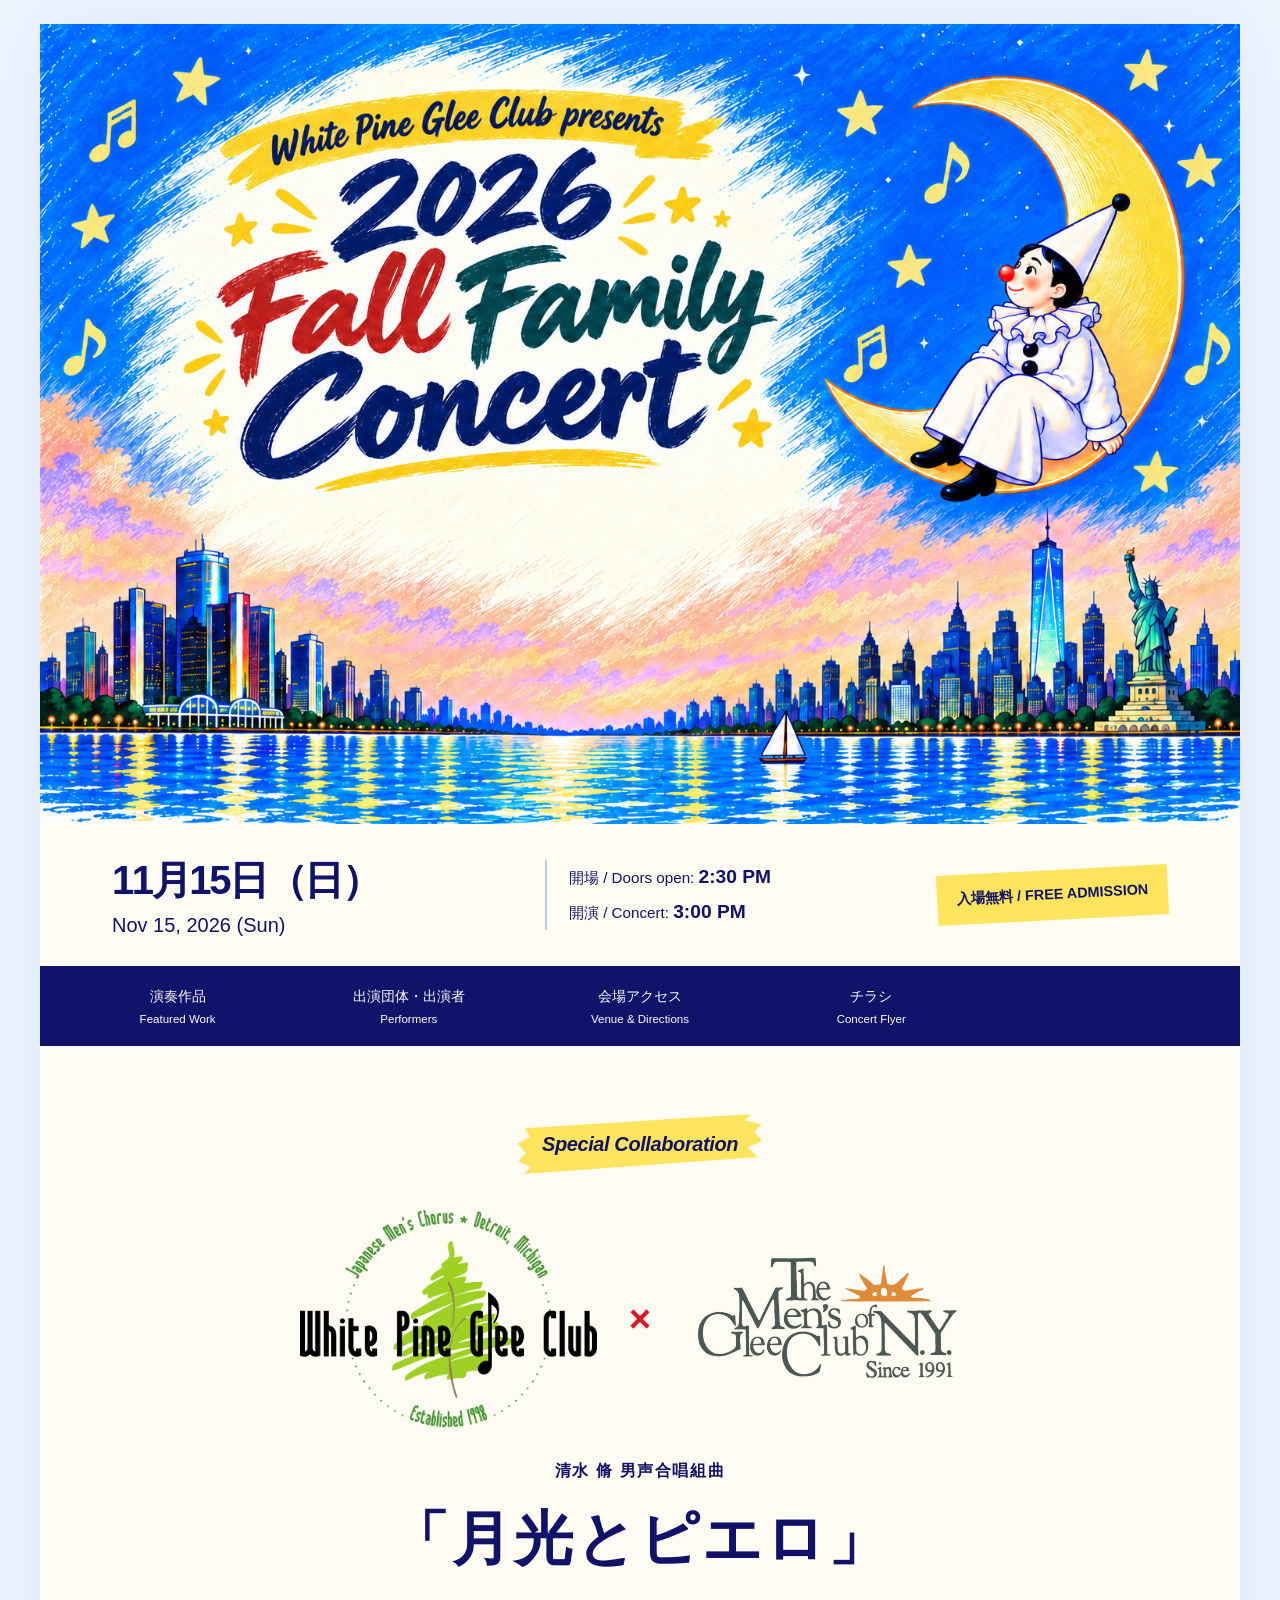
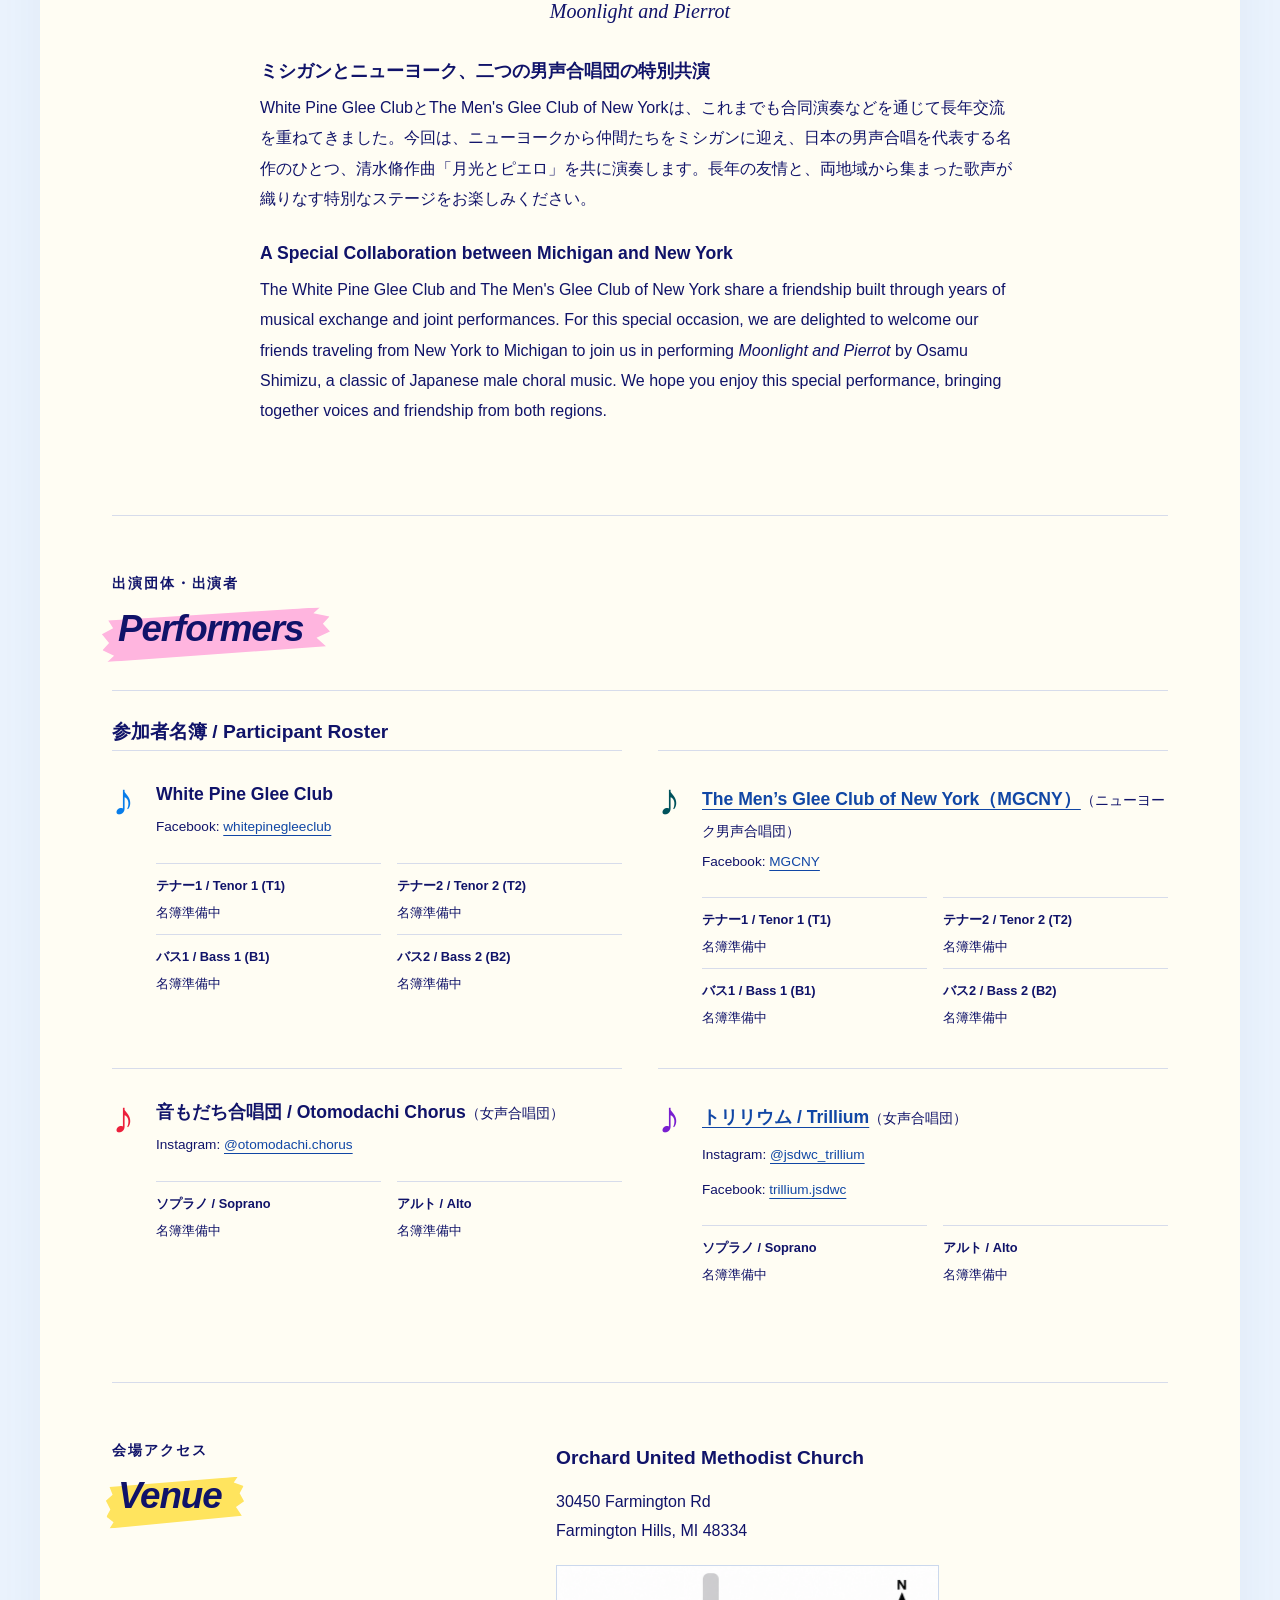
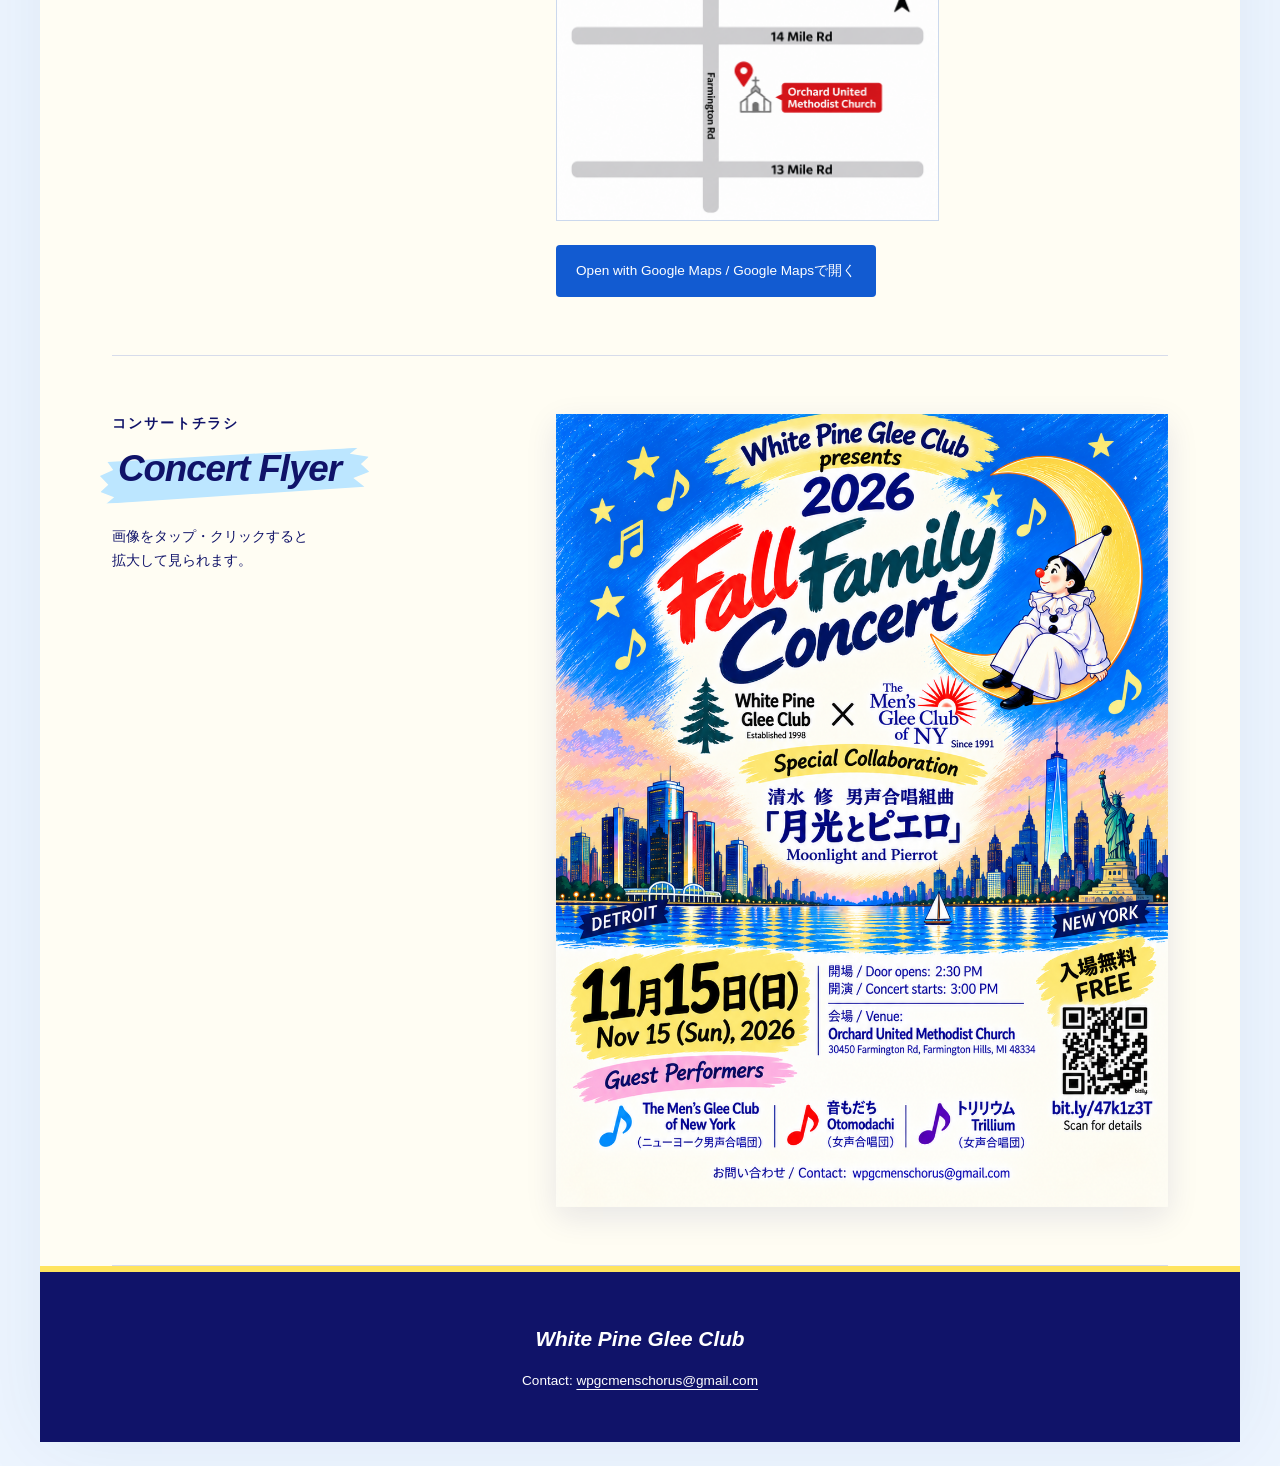
==== index.html @ 7fab178a "initial commit" ====
<!doctype html>
<html lang="ja">
<head>
  <meta charset="utf-8">
  <meta name="viewport" content="width=device-width, initial-scale=1">
  <title>2026 Fall Family Concert | White Pine Glee Club</title>
  <meta name="description" content="White Pine Glee Club 2026 Fall Family Concert — 11月15日（日）午後3時開演。Orchard United Methodist Churchにて。入場無料。">
  <link rel="stylesheet" href="styles.css">
</head>
<body data-view="flyer">
  <!-- Set data-view to "flyer" before the concert, "program" on concert day, or "all" to show every section. -->
  <main>
    <header>
      <h1 class="visually-hidden">White Pine Glee Club presents — 2026 Fall Family Concert / 秋のファミリーコンサート</h1>
      <picture class="hero">
        <source media="(max-width: 700px)" srcset="assets/hero-mobile.png" width="1024" height="1536">
        <img class="hero-art" src="assets/hero-desktop.png" width="1536" height="1024" alt="月に腰掛けたピエロと、デトロイト・ニューヨークの街並み。公演名は上記見出しのとおり。" fetchpriority="high">
      </picture>
      <div class="event-details" data-view-only="flyer">
      <p class="date"><time datetime="2026-11-15"><strong>11月15日（日）</strong><br><span class="date-english" lang="en">Nov 15, 2026 (Sun)</span></time></p>
      <p class="times">
        開場 / Doors open: <strong>2:30 PM</strong><br>
        開演 / Concert: <strong>3:00 PM</strong></p>
      <p class="admission"><strong>入場無料 / FREE ADMISSION</strong></p>
      </div>
    </header>
    <nav class="main-nav" aria-label="ページ内メニュー / Page navigation">
      <a href="#greetings" data-view-only="program"><span>ご挨拶</span><small lang="en">Greetings</small></a>
      <a href="#program" data-view-only="program"><span>プログラム</span><small lang="en">Program</small></a>
      <a href="#collaboration"><span>演奏作品</span><small lang="en">Featured Work</small></a>
      <a href="#guests"><span>出演団体・出演者</span><small lang="en">Performers</small></a>
      <a href="#venue" data-view-only="flyer"><span>会場アクセス</span><small lang="en">Venue &amp; Directions</small></a>
      <a href="#flyer" data-view-only="flyer"><span>チラシ</span><small lang="en">Concert Flyer</small></a>
      <a href="#survey" data-view-only="program"><span>アンケート</span><small lang="en">Survey</small></a>
    </nav>



    <section class="greetings-section" data-view-only="program" aria-labelledby="greetings">
      <h2 id="greetings"><small>ご挨拶</small><span lang="en">Greetings</span></h2>
      <p>主催のWhite Pine Glee Clubと、特別ゲストのThe Men’s Glee Club of New Yorkの代表よりご挨拶。<br>
        <span lang="en">Welcome messages from the representatives of our host, WPGC, and special guest, MGCNY.</span></p>
      <a class="map-link" href="greetings.html">ご挨拶を読む / Read the greetings →</a>
    </section>

    <section class="program-section" data-view-only="program" aria-labelledby="program">
      <h2 id="program"><small>プログラム・曲紹介</small><span lang="en">Program</span></h2>
      <p>リンクのある曲名を選ぶと、日本語・英語の曲紹介が読めます。<br><span lang="en">Select a linked title to read its program notes in Japanese or English.</span></p>
      <div class="program-stages">
        <article class="program-stage" aria-labelledby="stage-one">
          <div class="stage-info">
            <h3 id="stage-one"><span class="stage-label" lang="en">Stage I</span><span lang="en">White Pine Glee Club &amp;<br>The Men’s Glee Club of New York</span></h3>
            <p class="stage-leadership">
              <span>指揮 / <span lang="en">Conductor</span>: 後藤恵子 / <span lang="en">Keiko Goto</span></span>
            </p>
          </div>
          <ul class="stage-songs">
            <li><a href="songs/moonlight-and-pierrot.html"><span>月光とピエロ / <span lang="en">Moonlight and Pierrot</span></span><small>曲紹介 / Notes →</small></a></li>
          </ul>
        </article>
        <article class="program-stage" aria-labelledby="stage-two">
          <div class="stage-info">
            <h3 id="stage-two"><span class="stage-label" lang="en">Stage II</span><span>トリリウム / <span lang="en">Trillium</span></span></h3>
            <p class="stage-leadership">
              <span>指揮 / <span lang="en">Conductor</span>: TBD</span>
              <span>伴奏 / <span lang="en">Accompanist</span>: TBD</span>
            </p>
          </div>
          <p class="program-tbd">曲目未定 / TBD</p>
        </article>
        <p class="program-intermission"><span lang="en">Intermission</span><span>休憩</span></p>
        <article class="program-stage" aria-labelledby="stage-three">
          <div class="stage-info">
            <h3 id="stage-three"><span class="stage-label" lang="en">Stage III</span><span>音もだち合唱団 / <span lang="en">Otomodachi Chorus</span></span></h3>
            <p class="stage-leadership">
              <span>指揮 / <span lang="en">Conductor</span>: TBD</span>
              <span>伴奏 / <span lang="en">Accompanist</span>: TBD</span>
            </p>
          </div>
          <p class="program-tbd">曲目未定 / TBD</p>
        </article>
        <article class="program-stage" aria-labelledby="stage-four">
          <div class="stage-info">
            <h3 id="stage-four"><span class="stage-label" lang="en">Stage IV</span><span lang="en">White Pine Glee Club</span></h3>
            <p class="stage-leadership">
              <span>指揮 / <span lang="en">Conductor</span>: 後藤恵子 / <span lang="en">Keiko Goto</span></span>
              <span>伴奏 / <span lang="en">Accompanist</span>: 内野あゆみ / <span lang="en">Ayumi Uchino</span></span>
            </p>
          </div>
          <ul class="stage-songs">
            <li><a href="songs/white-pine-anthem.html"><span>White Pine Glee Club讃歌 / <span lang="en">White Pine Glee Club Anthem</span></span><small>曲紹介 / Notes →</small></a></li>
            <li><a href="songs/the-longest-time.html"><span lang="en">The Longest Time</span><small>曲紹介 / Notes →</small></a></li>
            <li><a href="songs/threads.html"><span>糸 / <span lang="en">Ito (Threads)</span></span><small>曲紹介 / Notes →</small></a></li>
            <li><a href="songs/shima-uta.html"><span>島唄 / <span lang="en">Island Song (Shima Uta)</span></span><small>曲紹介 / Notes →</small></a></li>
            <li><a href="songs/thoughts-on-flowers.html"><span>花に寄せて（3曲） / <span lang="en">Thoughts on Flowers (3 songs)</span></span><small>曲紹介 / Notes →</small></a></li>
          </ul>
        </article>
        <article class="program-stage" aria-labelledby="stage-five">
          <div class="stage-info">
            <h3 id="stage-five"><span class="stage-label" lang="en">Stage V</span><span lang="en">Joint Chorus (Mixed Voices)</span></h3>
            <p class="stage-leadership">
              <span>指揮 / <span lang="en">Conductor</span>: TBD</span>
              <span>伴奏 / <span lang="en">Accompanist</span>: TBD</span>
            </p>
          </div>
          <ul class="stage-songs">
            <li><a href="songs/moldau.html"><span>モルダウ / <span lang="en">The Moldau (Vltava)</span></span><small>曲紹介 / Notes →</small></a></li>
            <li><a href="songs/america-the-beautiful.html"><span lang="en">America the Beautiful</span><small>曲紹介 / Notes →</small></a></li>
          </ul>
        </article>
      </div>
    </section>

    <section class="collaboration" aria-labelledby="collaboration">
      <p class="eyebrow" lang="en">Special Collaboration</p>
      <div class="collaboration-logos">
        <a href="https://www.facebook.com/whitepinegleeclub/" aria-label="White Pine Glee ClubのFacebook">
          <img src="WPGC%20logo.jpeg" width="5779" height="4232" alt="White Pine Glee Club" loading="lazy">
        </a>
        <span class="collaboration-cross" aria-hidden="true">×</span>
        <a href="https://www.mgcny.net/" aria-label="The Men’s Glee Club of New Yorkの公式サイト">
          <img src="mgcny_logo.jpg" width="2325" height="1308" alt="The Men’s Glee Club of New York（MGCNY）" loading="lazy">
        </a>
      </div>
      <p class="composer">清水 脩 男声合唱組曲</p>
      <h2 id="collaboration">「月光とピエロ」</h2>
      <p class="work-english" lang="en"><em>Moonlight and Pierrot</em></p>
      <div class="collaboration-copy">
        <h3>ミシガンとニューヨーク、二つの男声合唱団の特別共演</h3>
        <p>White Pine Glee ClubとThe Men's Glee Club of New Yorkは、これまでも合同演奏などを通じて長年交流を重ねてきました。今回は、ニューヨークから仲間たちをミシガンに迎え、日本の男声合唱を代表する名作のひとつ、清水脩作曲「月光とピエロ」を共に演奏します。長年の友情と、両地域から集まった歌声が織りなす特別なステージをお楽しみください。</p>
        <h3 lang="en">A Special Collaboration between Michigan and New York</h3>
        <p lang="en">The White Pine Glee Club and The Men's Glee Club of New York share a friendship built through years of musical exchange and joint performances. For this special occasion, we are delighted to welcome our friends traveling from New York to Michigan to join us in performing <em>Moonlight and Pierrot</em> by Osamu Shimizu, a classic of Japanese male choral music. We hope you enjoy this special performance, bringing together voices and friendship from both regions.</p>
      </div>
    </section>

    <section class="performer-section" aria-labelledby="guests">
      <h2 id="guests"><small>出演団体・出演者</small><span lang="en">Performers</span></h2>
      <h3 class="roster-heading" id="roster-heading">参加者名簿 / <span lang="en">Participant Roster</span></h3>
      <ul class="performers">
        <li><strong lang="en">White Pine Glee Club</strong><br>
          Facebook: <a href="https://www.facebook.com/whitepinegleeclub/">whitepinegleeclub</a>
          <div class="roster-parts" aria-label="White Pine Glee Club participant roster">
            <div><h4>テナー1 / <span lang="en">Tenor 1 (T1)</span></h4><p>名簿準備中</p></div>
            <div><h4>テナー2 / <span lang="en">Tenor 2 (T2)</span></h4><p>名簿準備中</p></div>
            <div><h4>バス1 / <span lang="en">Bass 1 (B1)</span></h4><p>名簿準備中</p></div>
            <div><h4>バス2 / <span lang="en">Bass 2 (B2)</span></h4><p>名簿準備中</p></div>
          </div>
        </li>
        <li><a href="https://www.mgcny.net/"><strong lang="en">The Men’s Glee Club of New York（MGCNY）</strong></a>（ニューヨーク男声合唱団）
          <br>Facebook: <a href="https://www.facebook.com/MGCNY/">MGCNY</a>
          <div class="roster-parts" aria-label="The Men's Glee Club of New York participant roster">
            <div><h4>テナー1 / <span lang="en">Tenor 1 (T1)</span></h4><p>名簿準備中</p></div>
            <div><h4>テナー2 / <span lang="en">Tenor 2 (T2)</span></h4><p>名簿準備中</p></div>
            <div><h4>バス1 / <span lang="en">Bass 1 (B1)</span></h4><p>名簿準備中</p></div>
            <div><h4>バス2 / <span lang="en">Bass 2 (B2)</span></h4><p>名簿準備中</p></div>
          </div>
        </li>
        <li><strong>音もだち合唱団 / Otomodachi Chorus</strong>（女声合唱団）<br>
          Instagram: <a href="https://www.instagram.com/otomodachi.chorus/">@otomodachi.chorus</a>
          <div class="roster-parts" aria-label="Otomodachi Chorus participant roster">
            <div><h4>ソプラノ / <span lang="en">Soprano</span></h4><p>名簿準備中</p></div>
            <div><h4>アルト / <span lang="en">Alto</span></h4><p>名簿準備中</p></div>
          </div>
        </li>
        <li><a href="https://www.jsdwomensclub.org/%E5%90%8C%E5%A5%BD%E4%BC%9A%E3%82%B5%E3%83%BC%E3%82%AF%E3%83%AB/%E5%90%88%E5%94%B1%E5%9B%A3%E3%83%88%E3%83%AA%E3%83%AA%E3%82%A2%E3%83%A0"><strong>トリリウム / Trillium</strong></a>（女声合唱団）<br>
          Instagram: <a href="https://www.instagram.com/jsdwc_trillium/">@jsdwc_trillium</a><br>
          Facebook: <a href="https://www.facebook.com/trillium.jsdwc/">trillium.jsdwc</a>
          <div class="roster-parts" aria-label="Trillium participant roster">
            <div><h4>ソプラノ / <span lang="en">Soprano</span></h4><p>名簿準備中</p></div>
            <div><h4>アルト / <span lang="en">Alto</span></h4><p>名簿準備中</p></div>
          </div>
        </li>
      </ul>
    </section>

    <section class="venue-section" data-view-only="flyer" aria-labelledby="venue">
      <h2 id="venue"><small>会場アクセス</small><span lang="en">Venue</span></h2>
      <div>
      <address lang="en">
        <strong>Orchard United Methodist Church</strong><br>
        30450 Farmington Rd<br>
        Farmington Hills, MI 48334
      </address>
      <a class="venue-map-link" href="map.png" aria-label="会場周辺の地図を拡大して開く">
        <img class="venue-map" src="map.png" alt="Orchard United Methodist Church周辺の地図" loading="lazy">
      </a>
      <a class="map-link" href="https://maps.app.goo.gl/N76VR5KHZrGcDdJQ8">Open with Google Maps / Google Mapsで開く</a>
      </div>
    </section>

    <section class="flyer-section" data-view-only="flyer" aria-labelledby="flyer">
      <div>
      <h2 id="flyer"><small>コンサートチラシ</small><span lang="en">Concert Flyer</span></h2>
      <p>画像をタップ・クリックすると<br>拡大して見られます。</p>
      </div>
      <a href="flyer.png" aria-label="コンサートチラシを拡大して開く">
        <img class="flyer-image" src="flyer.png" alt="White Pine Glee Club 2026 Fall Family Concertのチラシ。11月15日（日）午後2時30分開場、午後3時開演。Orchard United Methodist Churchにて、入場無料。" loading="lazy">
      </a>
    </section>

    <section class="survey-section" data-view-only="program" aria-labelledby="survey">
      <h2 id="survey"><small>アンケート</small><span lang="en">Survey</span></h2>
      <p>コンサートについてのアンケートにご協力ください。<br>
        <span lang="en">Please share your feedback about the concert.</span></p>
      <a class="map-link" href="https://docs.google.com/forms/d/e/1FAIpQLSc-8scO6G6yzVbobx5CPA1bSNcZ-8iuTTMXRkK7ts1G3EZLQQ/viewform?usp=publish-editor" target="_blank" rel="noopener">アンケートに回答する / Take the survey</a>
    </section>

    <footer>
      <p class="footer-name" lang="en">White Pine Glee Club</p>
      <p>Contact: <a href="mailto:wpgcmenschorus@gmail.com">wpgcmenschorus@gmail.com</a></p>
    </footer>
  </main>
</body>
</html>
---- styles.css ----
:root {
  color-scheme: light;
  --ink: #101369;
  --blue: #006cf0;
  --paper: #fffdf3;
  --yellow: #ffe45e;
  --pink: #ffb5df;
}
* { box-sizing: border-box; }
html { scroll-behavior: smooth; scroll-padding-top: 24px; }
body {
  margin: 0;
  color: var(--ink);
  background: #edf5ff;
  font-family: "Segoe UI", "Yu Gothic", Meiryo, sans-serif;
  line-height: 1.8;
}
main { max-width: 1200px; margin: auto; background: var(--paper); box-shadow: 0 0 80px #133c7712; }
p { margin: 12px 0; }
a { color: #1147a5; text-underline-offset: 4px; overflow-wrap: anywhere; }
a:hover { text-decoration-thickness: 2px; }
a:focus-visible { outline: 3px solid #c32971; outline-offset: 5px; }
.hero { display: block; }
.hero-art { display: block; width: 100%; height: auto; }
.visually-hidden { position: absolute; width: 1px; height: 1px; padding: 0; margin: -1px; overflow: hidden; clip-path: inset(50%); white-space: nowrap; border: 0; }
.eyebrow { font-size: .8rem; font-weight: 800; letter-spacing: .12em; }
h1 { margin: 0; font-family: "Segoe Print", "Comic Sans MS", cursive; font-size: clamp(2.6rem, 6.2vw, 4.8rem); line-height: 1.12; letter-spacing: -.055em; font-weight: 900; font-style: italic; transform: rotate(-5deg); }
.event-details { display: flex; align-items: center; justify-content: space-between; flex-wrap: wrap; gap: 20px; padding: 26px 6%; border-bottom: 2px solid var(--ink); }
.date { margin: 0; font-size: .95rem; line-height: 1.5; }
.date strong { font-size: clamp(1.6rem, 3.2vw, 2.5rem); letter-spacing: -.06em; }
.date-english { font-size: 1.25rem; }
.times { margin: 0; padding-left: 22px; border-left: 2px solid #bdcae0; font-size: .95rem; }
.times strong { font-size: 1.2rem; }
.admission { margin: 0; background: var(--yellow); padding: 12px 20px; font-size: .9rem; transform: rotate(-3deg); }
nav { display: flex; justify-content: center; flex-wrap: wrap; gap: 0 32px; padding: 10px 24px; background: var(--ink); }
nav a { color: white; display: inline-flex; align-items: center; min-height: 44px; font-size: .9rem; text-decoration: none; }
nav a:hover { color: var(--yellow); }
nav a:focus-visible { outline-color: var(--yellow); }
.main-nav { display: grid; grid-template-columns: repeat(5, minmax(0, 1fr)); gap: 4px; }
body[data-view="all"] .main-nav { grid-template-columns: repeat(7, minmax(0, 1fr)); }
.main-nav a { min-width: 0; flex-direction: column; justify-content: center; padding: 8px 4px; line-height: 1.5; text-align: center; }
.main-nav small { font-size: .72rem; margin-top: 3px; }
body[data-view="flyer"] [data-view-only="program"],
body[data-view="program"] [data-view-only="flyer"] { display: none; }
.greetings-list { max-width: 760px; margin: 0 auto; }
.greeting { padding: 28px 0; }
.greeting + .greeting { border-top: 1px solid #d7dceb; }
.greeting-role { display: inline-block; margin: 0 0 12px; padding: 3px 12px; background: #fff0a3; font-size: .8rem; font-weight: 700; }
.greeting:nth-child(2) .greeting-role { background: #e0efff; }
.greeting h3 { margin: 0 0 8px; font-size: clamp(1.15rem, 3vw, 1.45rem); line-height: 1.6; scroll-margin-top: 100px; }
.greeting-label { margin: 0 0 24px; font-size: .85rem; color: #495775; }
.greeting-message { color: #222f44; font-size: 1.0625rem; line-height: 2; overflow-wrap: anywhere; }
.greeting-message p { margin: 0 0 18px; }
.greeting-message [lang="en"] { line-height: 1.85; }
section { margin: 0 6%; padding: 58px 0; border-bottom: 1px solid #d7dceb; }
h2 { margin: 0 0 26px; font-size: clamp(1.7rem, 3vw, 2.3rem); line-height: 1.4; letter-spacing: -.03em; }
h2 small { display: block; font-size: .85rem; letter-spacing: .14em; font-weight: 600; margin-bottom: 10px; }
h2 > span { display: inline-block; position: relative; isolation: isolate; padding: 0 16px 4px 6px; font-style: italic; }
h2 > span::before, .collaboration .eyebrow::before { content: ""; position: absolute; z-index: -1; inset: 15% -5% 0; background: var(--yellow); clip-path: polygon(3% 12%, 96% 0, 93% 12%, 100% 20%, 97% 35%, 100% 52%, 94% 64%, 98% 83%, 2% 100%, 5% 87%, 0 75%, 3% 60%, 0 41%, 5% 29%); transform: rotate(-2deg); }
.collaboration { text-align: center; position: relative; padding: 60px 0; }
.collaboration .eyebrow { display: inline-block; position: relative; isolation: isolate; padding: 8px 24px; font-size: 1.25rem; font-style: italic; letter-spacing: -.02em; }
.collaboration .eyebrow::before { inset: 0; }
.collaboration-logos { display: grid; grid-template-columns: minmax(0, 1fr) auto minmax(0, 1fr); align-items: center; gap: clamp(12px, 3vw, 32px); max-width: 680px; margin: 28px auto; }
.collaboration-logos a { display: block; min-width: 0; }
.collaboration-logos img { display: block; width: 100%; height: auto; mix-blend-mode: multiply; }
.collaboration-cross { color: #d9182b; font-size: clamp(1.5rem, 4vw, 2.4rem); font-weight: 700; }
.composer { margin-top: 30px; font-weight: 600; letter-spacing: .1em; }
.collaboration h2 { margin: 10px 0; font-family: "Yu Mincho", "Hiragino Mincho ProN", Georgia, serif; font-size: clamp(2rem, 5vw, 3.7rem); letter-spacing: .05em; }
.work-english { font-family: Georgia, serif; font-size: 1.25rem; }
.collaboration-copy { max-width: 760px; margin: 28px auto; text-align: left; }
.collaboration-copy h3 { margin: 24px 0 8px; font-size: 1.1rem; line-height: 1.6; }
.collaboration-copy h3:first-child { margin-top: 0; }
.collaboration-copy p { margin: 0; line-height: 1.9; }
.performer-section h2 > span::before { background: var(--pink); }
.performers { list-style: none; display: grid; grid-template-columns: repeat(2, minmax(0, 1fr)); gap: 0 36px; padding: 0; margin: 0; }
.performers li { position: relative; min-width: 0; padding: 28px 0 28px 44px; border-top: 1px solid #d7dceb; font-size: .85rem; }
.performers li::before { content: "♪"; position: absolute; top: 17px; left: 0; font-size: 2.8rem; line-height: 1.4; color: #087dea; }
.performers li:nth-child(2)::before { color: #00525c; }
.performers li:nth-child(3)::before { color: #ec203c; }
.performers li:nth-child(4)::before { color: #791fd0; }
.performers strong { font-size: 1.1rem; }
.performers a { display: inline-block; padding: 5px 0; }
.roster-heading { margin: 32px 0 0; padding-top: 24px; border-top: 1px solid #d7dceb; font-size: 1.2rem; }
.roster-parts { display: grid; grid-template-columns: repeat(2, minmax(0, 1fr)); gap: 0 16px; margin-top: 18px; }
.roster-parts > div { padding: 10px 0; border-top: 1px solid #d7dceb; }
.roster-parts h4 { margin: 0 0 4px; font-size: .8rem; }
.roster-parts p { margin: 0; font-size: .8rem; }
.venue-section, .flyer-section { display: grid; grid-template-columns: 1fr 1.5fr; gap: 36px; align-items: start; }
address { font-style: normal; }
address strong { display: inline-block; margin-bottom: 12px; font-size: 1.2rem; }
.venue-map-link { display: block; margin-top: 20px; }
.venue-map { display: block; width: 62.5%; height: auto; border: 1px solid #cbd8ed; }
.map-link { display: inline-block; margin-top: 24px; padding: 14px 20px; color: white; background: #125bd1; text-decoration: none; font-size: .85rem; border-radius: 4px; }
.map-link:hover { background: var(--ink); }
.flyer-section h2 > span::before { background: #bce6ff; }
.flyer-section p { font-size: .85rem; }
.flyer-image { display: block; width: 100%; height: auto; box-shadow: 0 10px 30px #1013691a; }
footer { padding: 36px 24px; text-align: center; background: var(--ink); color: white; border-top: 6px solid var(--yellow); font-size: .85rem; }
footer a { color: white; }
.footer-name { font-size: 1.3rem; font-weight: 800; font-style: italic; }
@media (min-width: 1200px) { body { padding: 24px 0; } }
@media (max-width: 700px) {
  h1 { font-size: clamp(2rem, 8vw, 3.2rem); letter-spacing: -.04em; }
  .main-nav, body[data-view="program"] .main-nav { grid-template-columns: repeat(3, minmax(0, 1fr)); gap: 4px; }
  body[data-view="all"] .main-nav { grid-template-columns: repeat(4, minmax(0, 1fr)); }
  .event-details { padding: 22px 6%; justify-content: center; text-align: center; gap: 18px 24px; border-top: 1px solid #d7dceb; }
  .date { width: 100%; }
  .times { border: 0; padding: 0; font-size: .8rem; }
  .times strong { font-size: 1rem; }
  .admission { font-size: .75rem; padding: 10px 14px; }
  nav { gap: 0 18px; padding: 10px 16px; }
  nav a { font-size: .8rem; }
  section { padding: 38px 0; }
  .collaboration { padding: 40px 0; }
  .collaboration .eyebrow { font-size: 1.05rem; }
  .performers, .venue-section, .flyer-section { grid-template-columns: 1fr; gap: 0; }
  .roster-parts { grid-template-columns: repeat(2, minmax(0, 1fr)); gap: 0 12px; }
  .venue-map { width: 100%; }
  .performers li { padding-top: 22px; padding-bottom: 22px; }
  .flyer-section > a { margin-top: 20px; }
}
.program-section > p { font-size: .95rem; }
.program-status { border-left: 4px solid #e3b52c; padding: 8px 16px; background: #fff5c7; }
.program-stages { margin-top: 30px; }
.program-stage { padding: 26px 0; border-top: 1px solid #cbd8ed; display: grid; grid-template-columns: minmax(0, 1fr) minmax(0, 1.4fr); gap: 24px; }
.program-stage h3 { margin: 0; font-size: 1.15rem; line-height: 1.6; }
.stage-leadership { display: grid; gap: 3px; margin: 10px 0 0; color: #495775; font-size: .85rem; line-height: 1.6; }
.stage-label { display: block; color: #245dab; font-size: .8rem; letter-spacing: .12em; margin-bottom: 8px; }
.stage-songs { list-style: none; margin: 0; padding: 0; }
.stage-songs li + li { border-top: 1px solid #e5e8ee; }
.stage-songs li > span, .stage-songs a { display: block; padding: 12px 0; }
.stage-songs a { display: flex; justify-content: space-between; align-items: baseline; flex-wrap: wrap; gap: 4px 16px; min-height: 48px; font-weight: 600; }
.stage-songs small { font-size: .75rem; font-weight: 400; white-space: nowrap; }
.program-tbd { margin: 12px 0; color: #495775; }
.program-intermission { display: flex; justify-content: center; align-items: center; gap: 16px; background: #e8f3ff; color: #385575; padding: 14px; margin: 0 0 24px; font-size: .9rem; }
@media (max-width: 700px) { .program-stage { grid-template-columns: 1fr; gap: 10px; } }
.program-section > p > span { color: #495775; font-size: .85rem; }
.program-list { list-style: none; padding: 0; margin: 28px 0 0; display: grid; grid-template-columns: repeat(2, minmax(0, 1fr)); gap: 14px; }
.program-list a { display: flex; gap: 16px; align-items: center; justify-content: space-between; height: 100%; padding: 22px; background: white; border: 1px solid #cbd8ed; border-left: 5px solid #2077d9; border-radius: 6px; text-decoration: none; }
.program-list a:hover { background: #fff6cc; border-color: #b48d19; }
.program-list strong { display: block; font-size: 1.15rem; color: var(--ink); }
.program-list small { display: block; margin-top: 4px; font-size: .85rem; color: #495775; }
.program-list li:nth-child(2) a { border-left-color: #ce3983; }
.program-list li:nth-child(3) a { border-left-color: #208077; }
.program-list li:nth-child(4) a { border-left-color: #8c50c5; }
.program-list li:nth-child(5) a { border-left-color: #b98915; }
.back-to-program { display: inline-block; min-height: 44px; padding: 10px 0; font-size: .9rem; }
.song-page main { max-width: 960px; }
.song-header { padding: 36px 7% 32px; background: #e8f3ff; border-top: 8px solid var(--blue); }
.song-brand { font-size: 1rem; font-weight: 800; text-decoration: none; display: inline-block; padding: 6px 0; }
.song-header .eyebrow { font-size: .7rem; letter-spacing: .08em; margin: 14px 0; }
.song-header h1 { transform: none; font-style: normal; font-family: "Yu Mincho", "Hiragino Mincho ProN", serif; font-size: clamp(1.8rem, 5vw, 2.7rem); letter-spacing: .02em; line-height: 1.5; overflow-wrap: anywhere; }
.song-english-title { margin: 10px 0 0; color: #495775; font-size: 1rem; }
.reading-nav { position: sticky; top: 0; z-index: 5; justify-content: space-between; gap: 0 16px; padding: 6px 7%; }
.reading-nav a { font-size: .8rem; }
.song-content { max-width: 740px; margin: auto; padding: 0 28px; color: #222f44; }
.song-content .reading-section { margin: 0; padding: 38px 0; scroll-margin-top: 90px; }
.reading-section h2 { font-family: inherit; font-size: 1rem; margin-bottom: 24px; display: inline-block; background: #fff0a3; color: var(--ink); padding: 4px 14px; border-radius: 3px; }
.reading-section h3 { font-size: 1.05rem; line-height: 1.7; margin: 30px 0 14px; color: var(--ink); }
.reading-section p, .source-list { font-size: 1.0625rem; line-height: 2.05; overflow-wrap: anywhere; }
.reading-section p { margin: 0 0 22px; }
.reading-section[lang="en"] p, .reading-section[lang="en"] li { line-height: 1.85; }
.reading-section .source-title { font-weight: 700; color: var(--ink); }
.source-list { padding-left: 1.7em; }
.source-list li { padding-left: 5px; margin: 12px 0; }
.related-songs { padding: 32px 7%; background: #edf5ff; }
.related-songs h2 { font-size: 1.2rem; margin-bottom: 16px; }
.related-songs h2 small { margin-top: 8px; letter-spacing: .02em; }
.related-songs ul { list-style: none; padding: 0; display: flex; gap: 8px 20px; flex-wrap: wrap; }
.related-songs li a { display: inline-block; padding: 10px 0; font-size: .9rem; }
.skip-link { position: absolute; left: 12px; top: -100px; z-index: 10; background: white; padding: 12px; }
.skip-link:focus { top: 12px; }
@media (max-width: 700px) {
  .program-list { grid-template-columns: 1fr; }
  .program-list a { padding: 18px; }
  .song-header { padding: 26px 22px; }
  .reading-nav { padding: 6px 18px; gap: 0 12px; }
  .song-content { padding: 0 22px; }
  .song-content .reading-section { padding: 30px 0; }
}
@media print {
  .song-page { background: white; padding: 0; }
  .song-page main { max-width: none; box-shadow: none; }
  .reading-nav, .related-songs, .song-page footer, .skip-link { display: none; }
  .song-header { background: white; border: 0; }
  .song-content { max-width: none; }
  .reading-section p { font-size: 11pt; }
}
@media (prefers-reduced-motion: reduce) { html { scroll-behavior: auto; } }
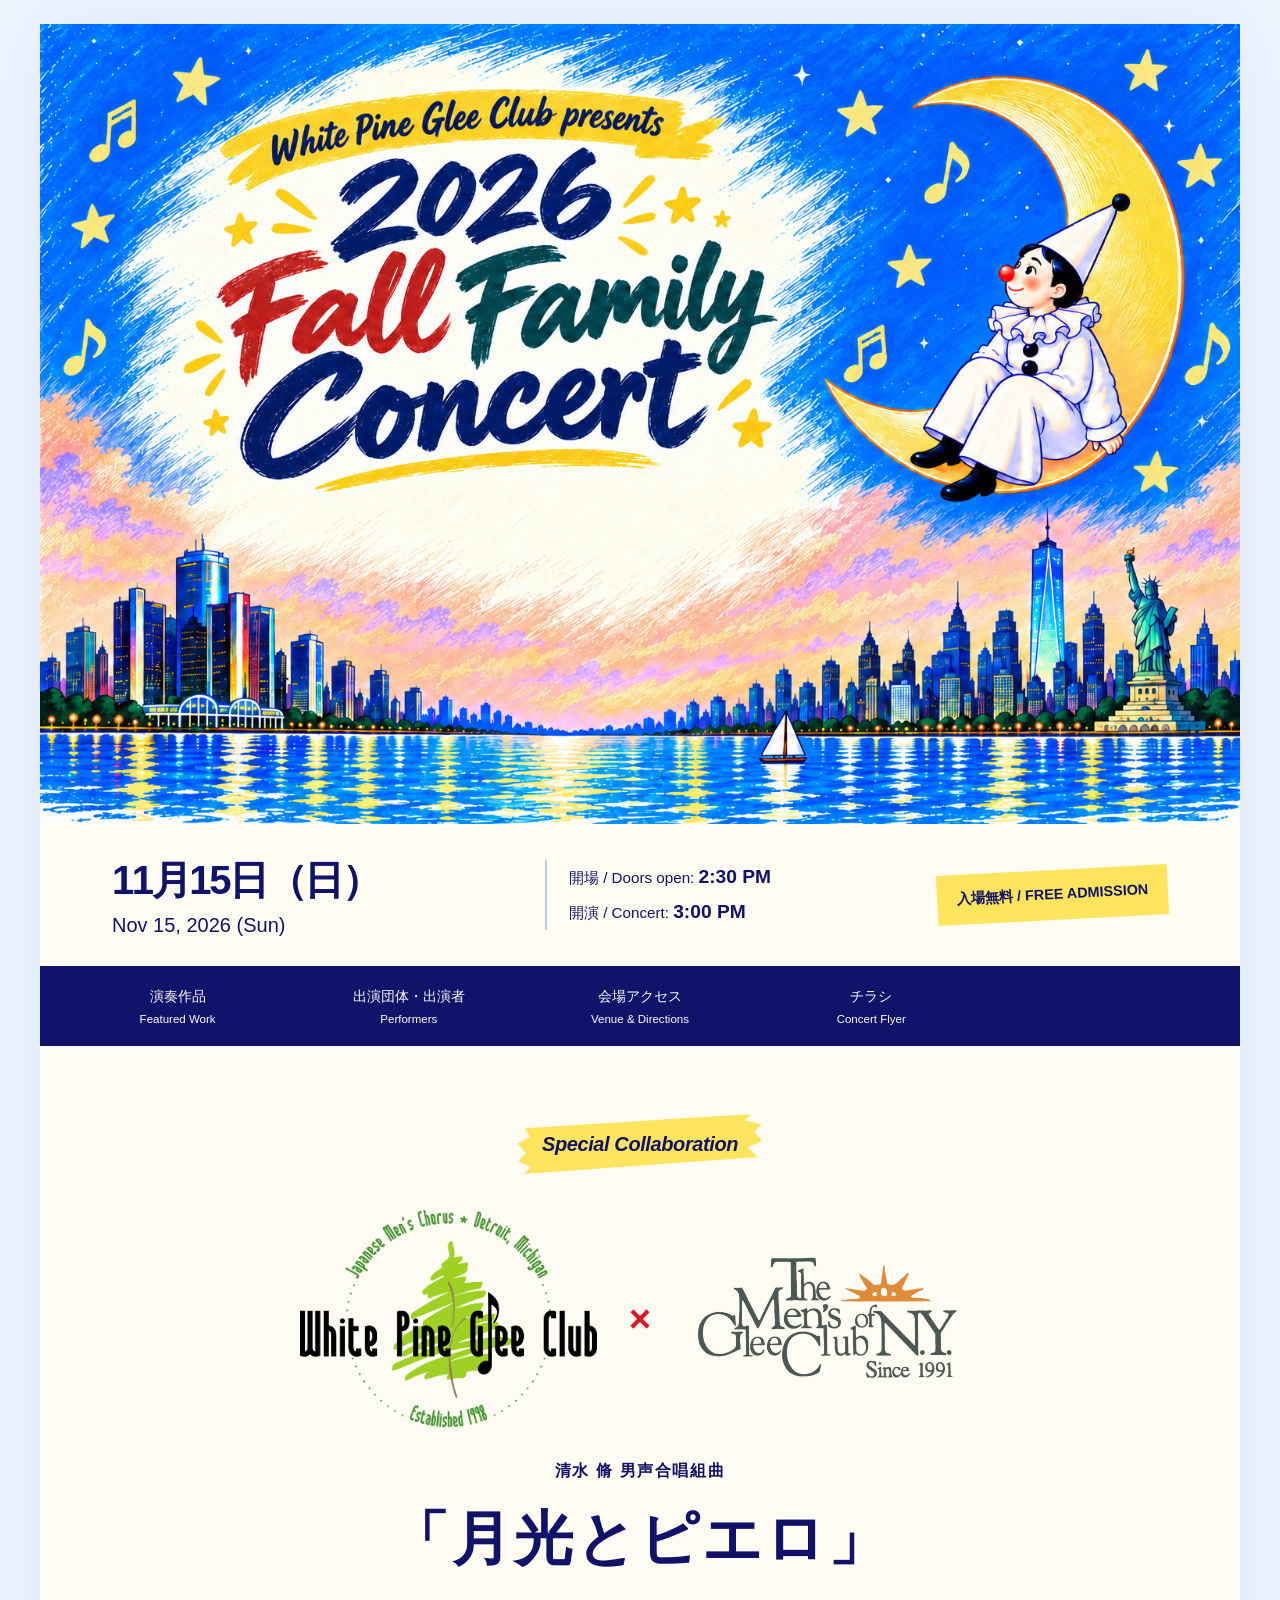
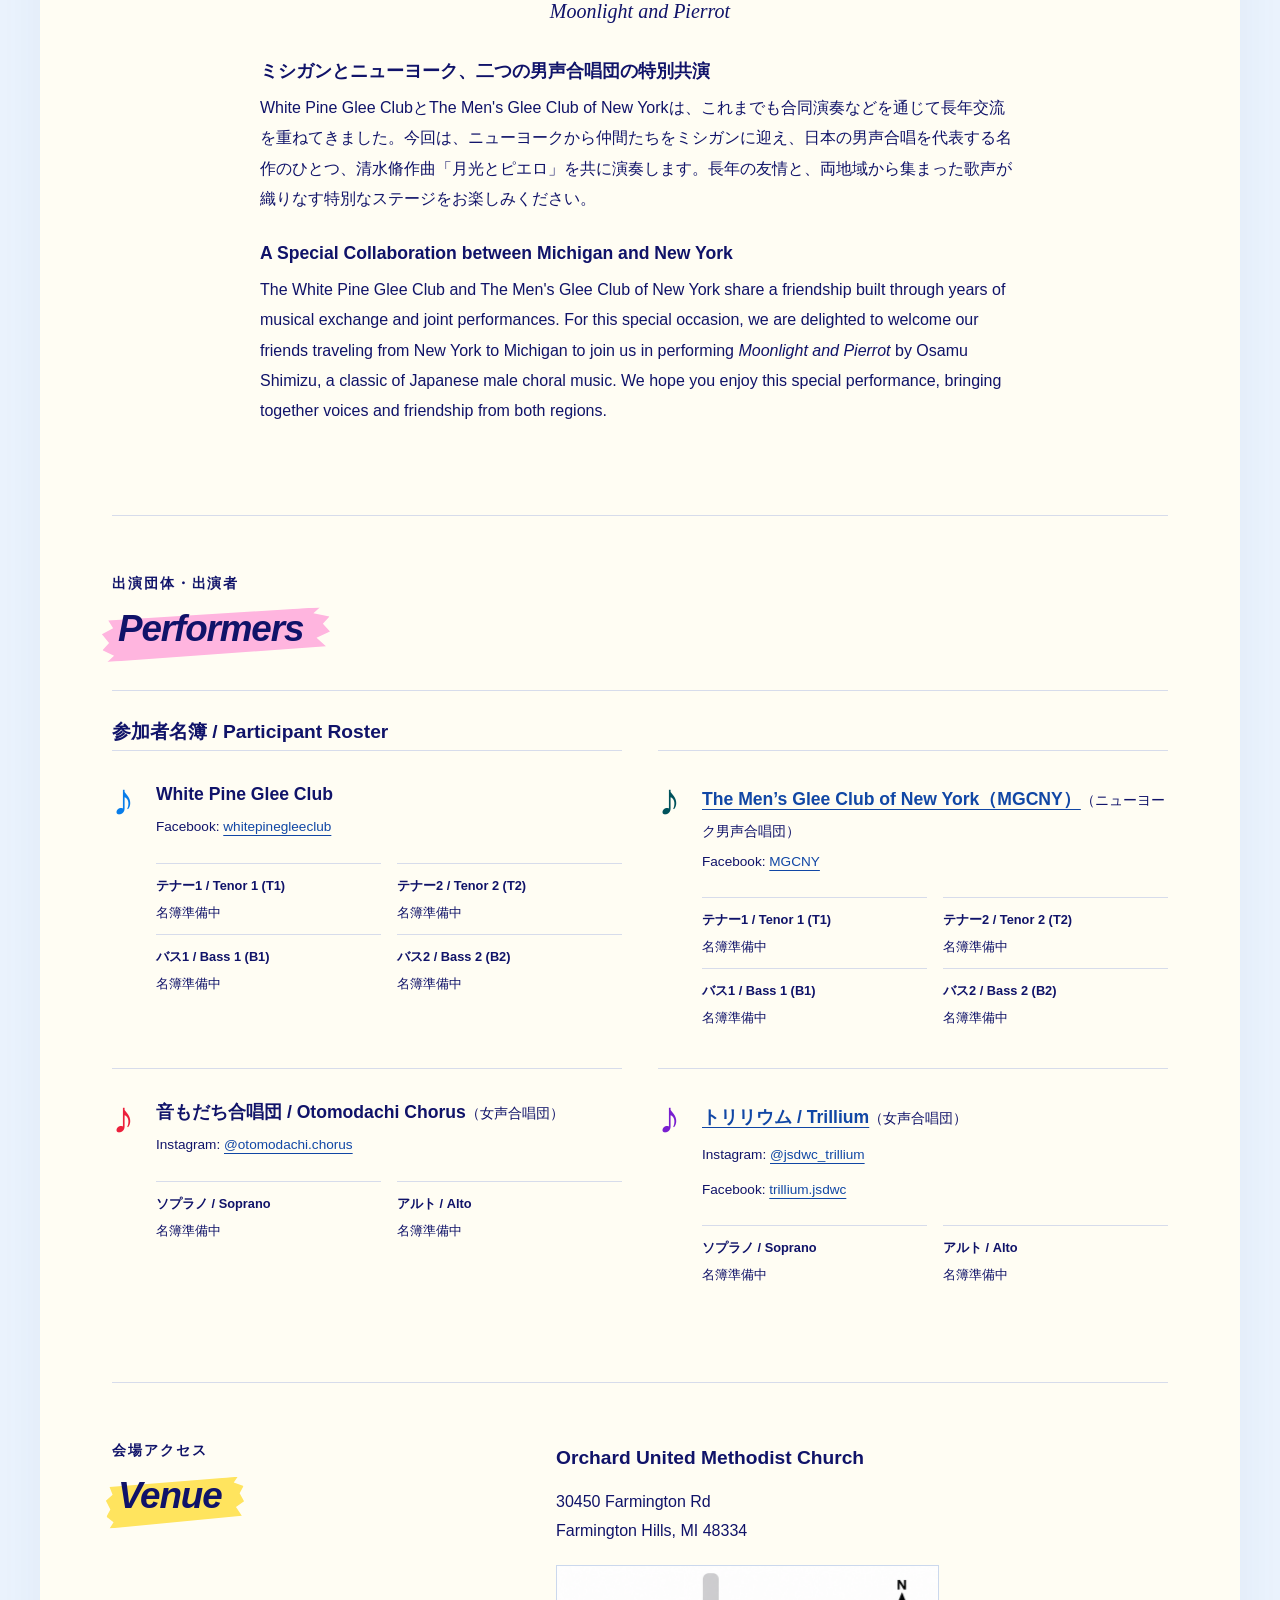
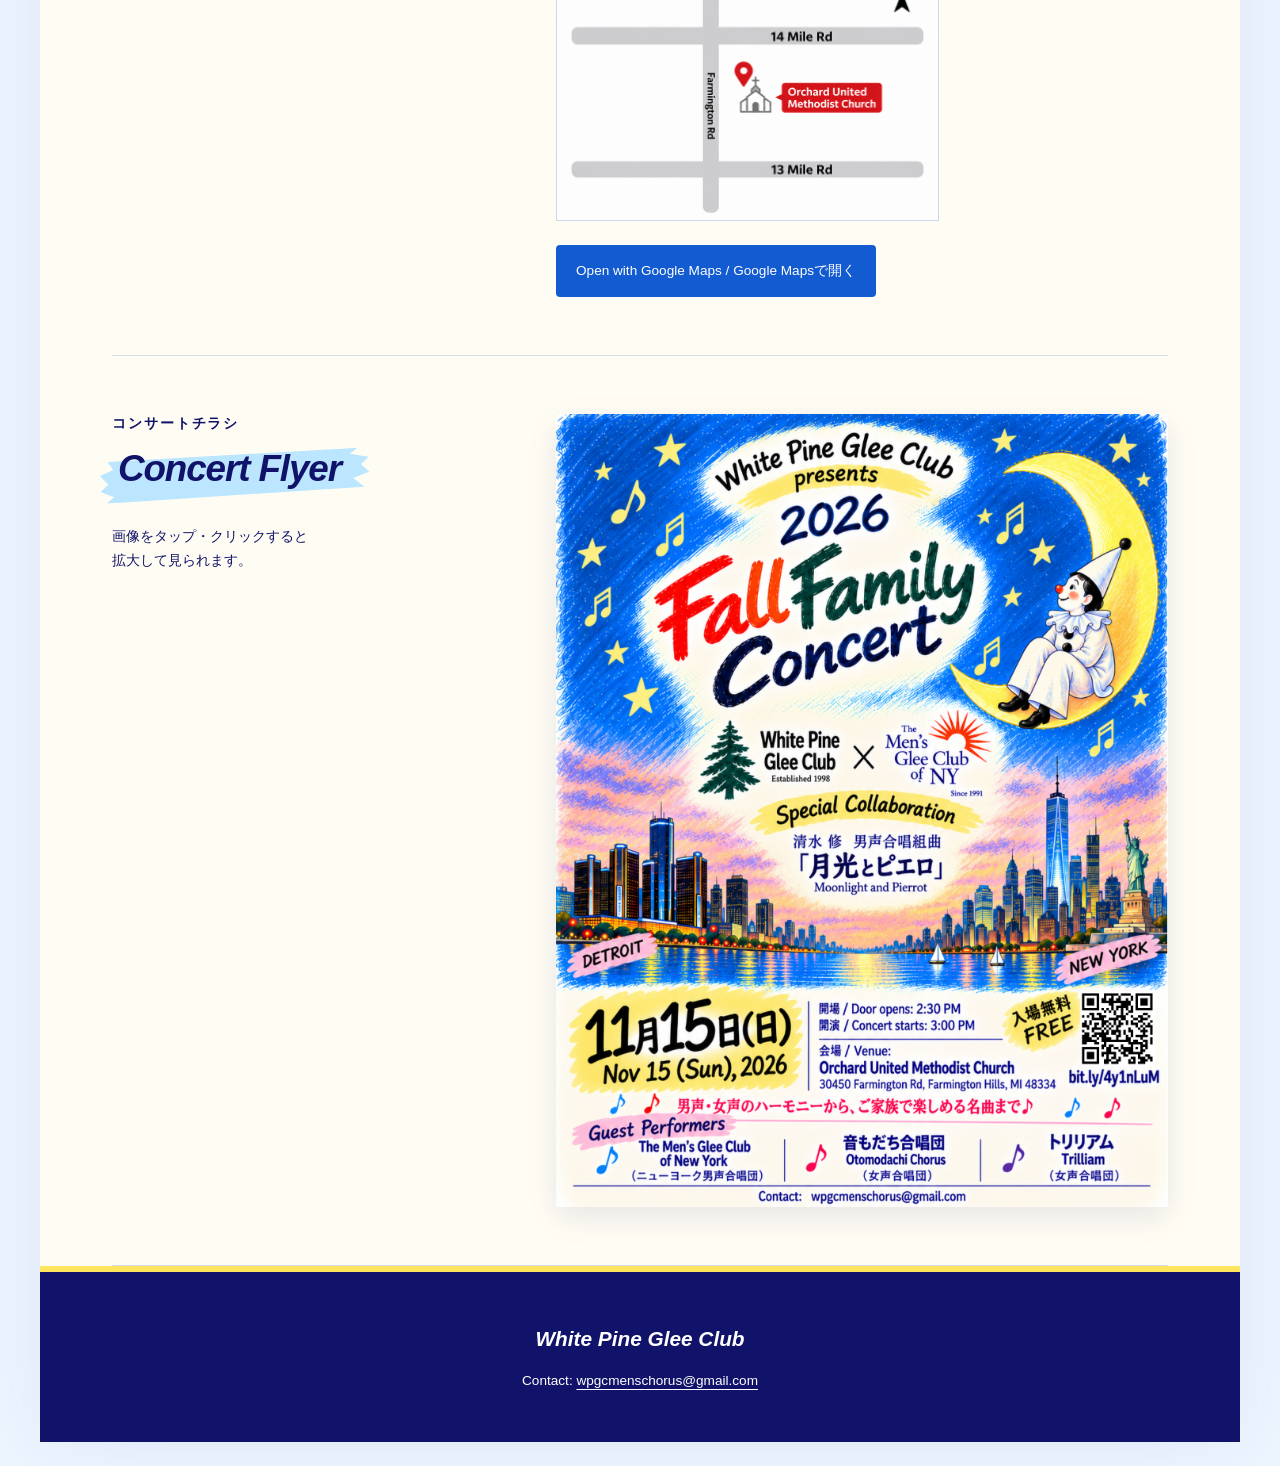
==== commit 7bdf4638: "add Google Analytics tracking script to index.html" ====
--- a/index.html
+++ b/index.html
@@ -3,6 +3,14 @@
 <head>
   <meta charset="utf-8">
   <meta name="viewport" content="width=device-width, initial-scale=1">
+  <!-- Google tag (gtag.js) -->
+  <script async src="https://www.googletagmanager.com/gtag/js?id=G-V606X5B448"></script>
+  <script>
+    window.dataLayer = window.dataLayer || [];
+    function gtag(){dataLayer.push(arguments);}
+    gtag('js', new Date());
+    gtag('config', 'G-V606X5B448');
+  </script>
   <title>2026 Fall Family Concert | White Pine Glee Club</title>
   <meta name="description" content="White Pine Glee Club 2026 Fall Family Concert — 11月15日（日）午後3時開演。Orchard United Methodist Churchにて。入場無料。">
   <link rel="stylesheet" href="styles.css">
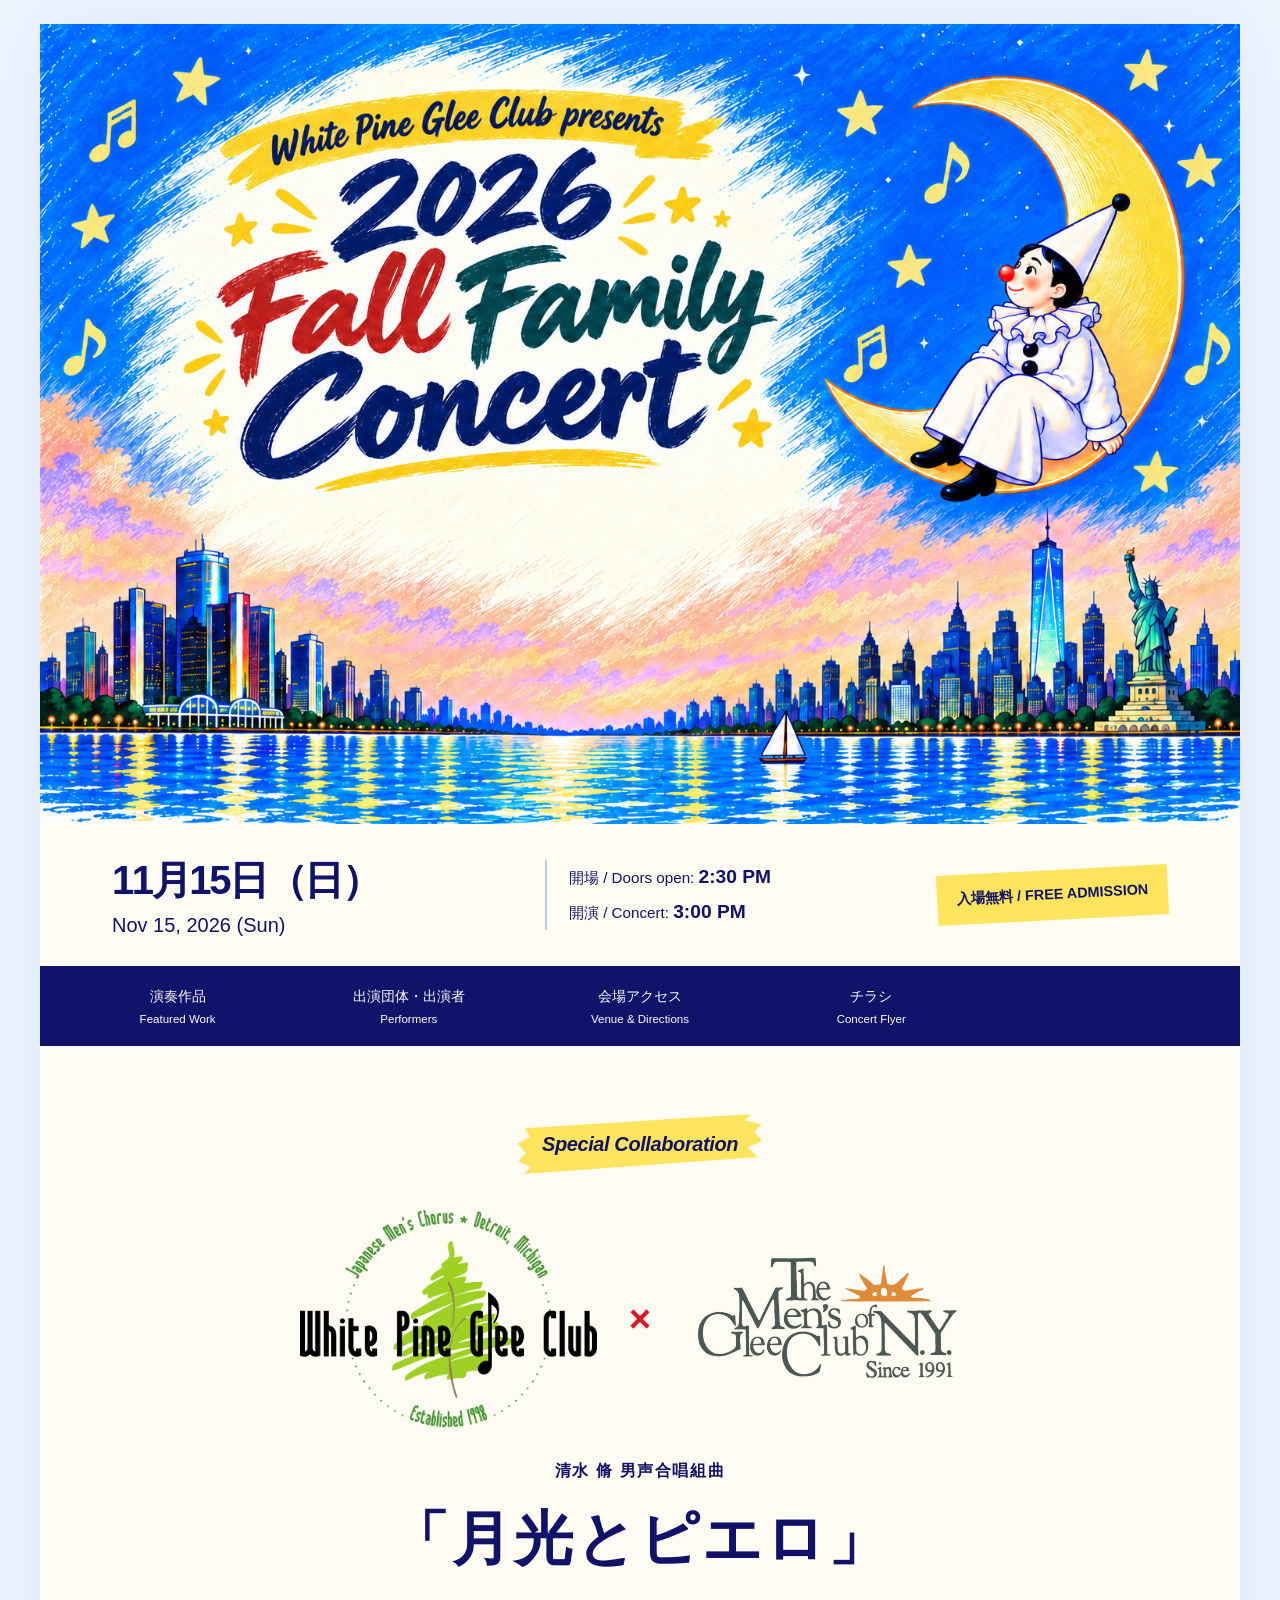
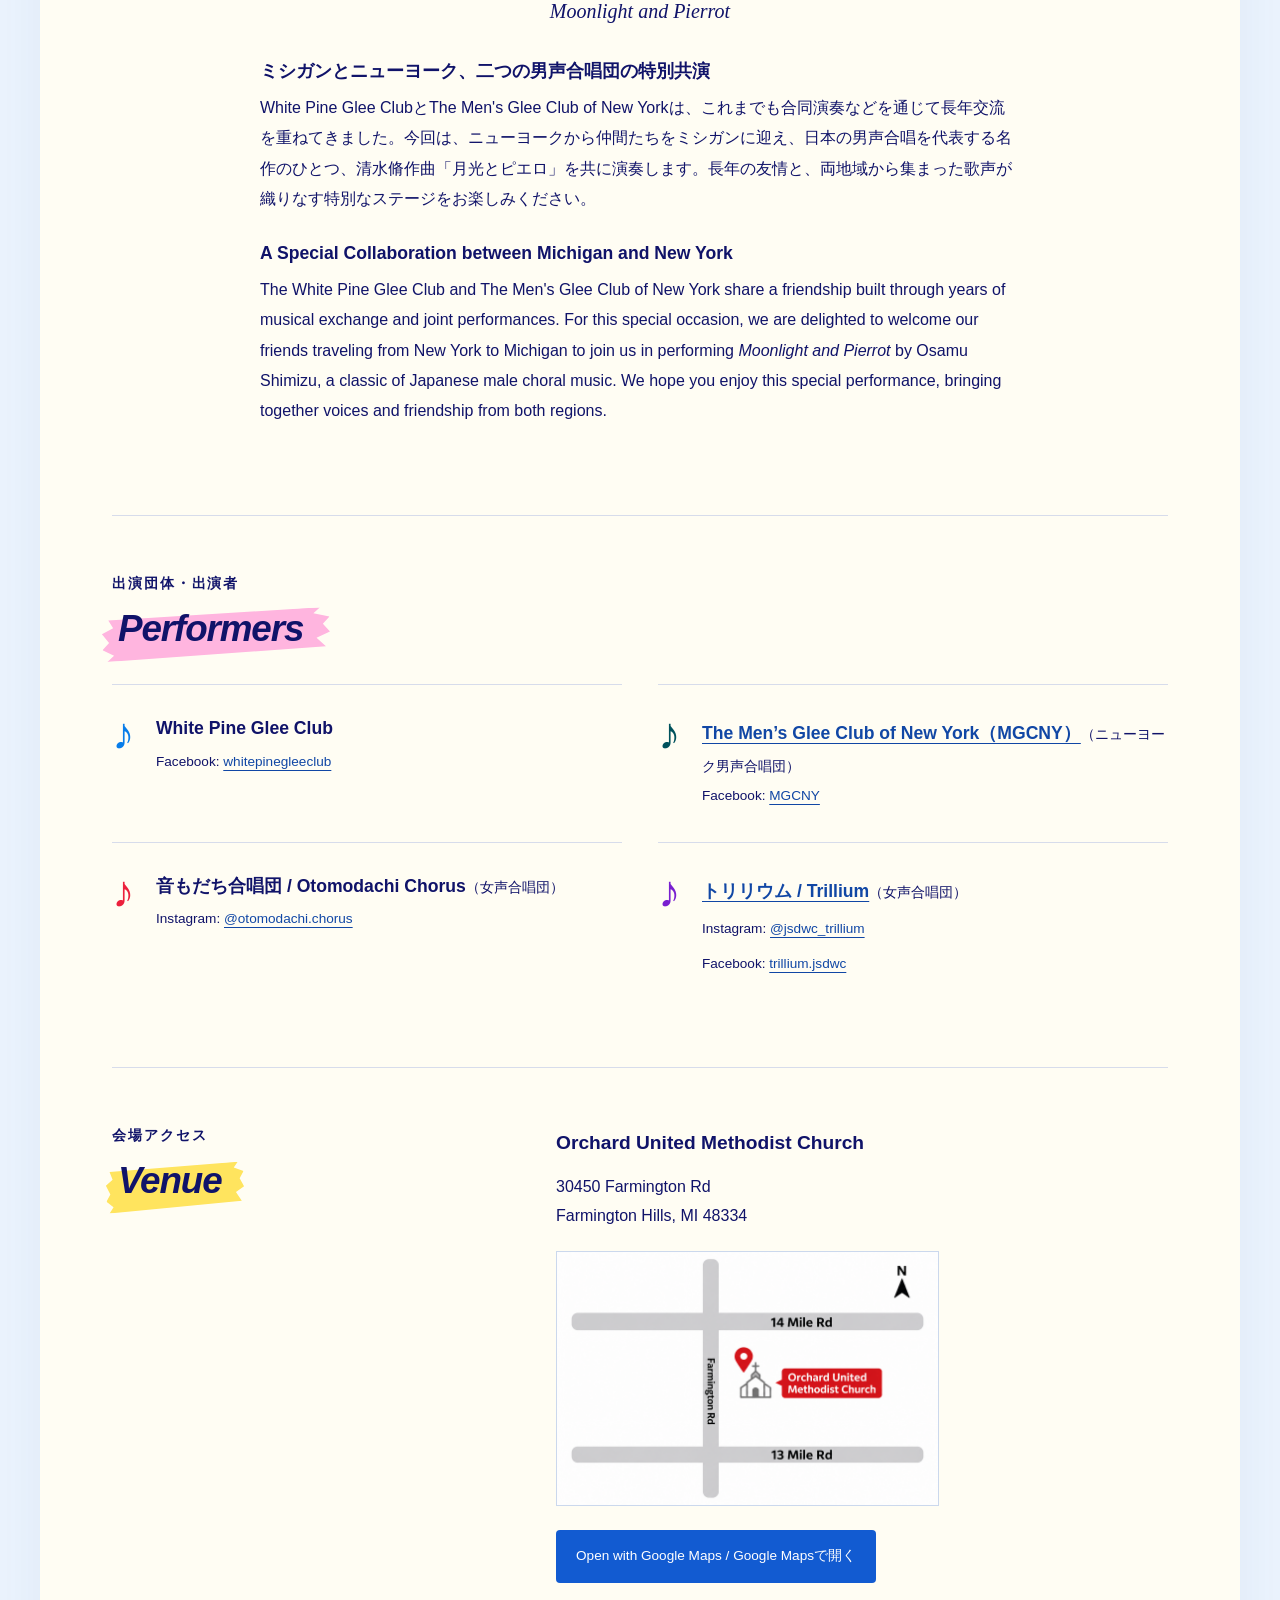
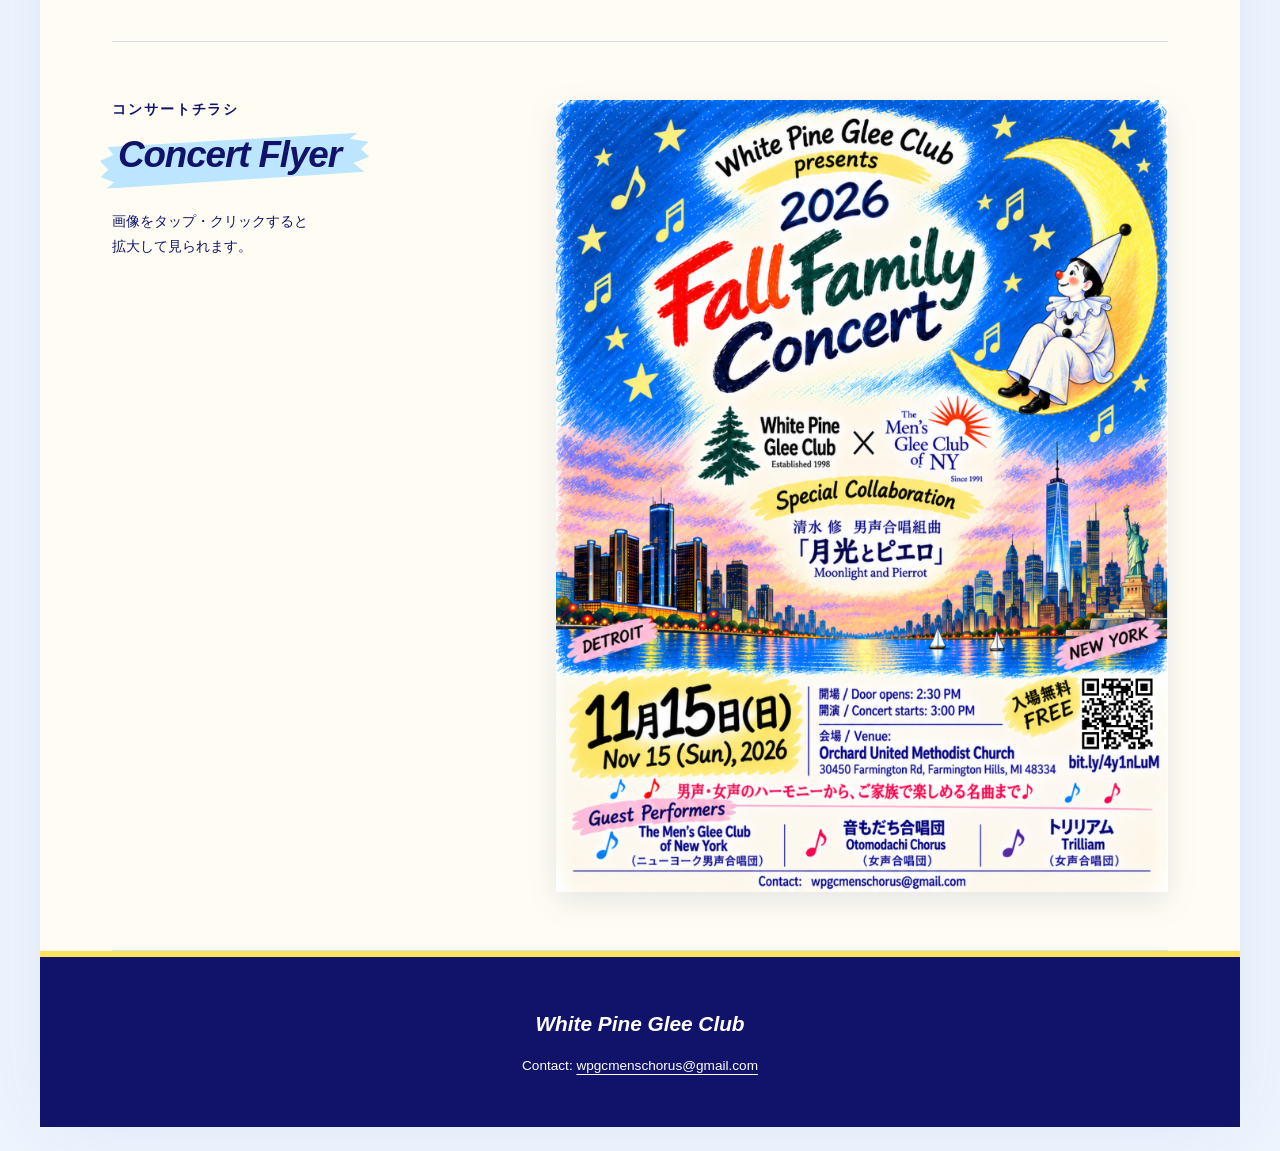
==== commit 7afb7507: "update performer section to include data-view-only attribute for participant rosters" ====
--- a/index.html
+++ b/index.html
@@ -143,11 +143,11 @@
 
     <section class="performer-section" aria-labelledby="guests">
       <h2 id="guests"><small>出演団体・出演者</small><span lang="en">Performers</span></h2>
-      <h3 class="roster-heading" id="roster-heading">参加者名簿 / <span lang="en">Participant Roster</span></h3>
+      <h3 class="roster-heading" id="roster-heading" data-view-only="program">参加者名簿 / <span lang="en">Participant Roster</span></h3>
       <ul class="performers">
         <li><strong lang="en">White Pine Glee Club</strong><br>
           Facebook: <a href="https://www.facebook.com/whitepinegleeclub/">whitepinegleeclub</a>
-          <div class="roster-parts" aria-label="White Pine Glee Club participant roster">
+          <div class="roster-parts" data-view-only="program" aria-label="White Pine Glee Club participant roster">
             <div><h4>テナー1 / <span lang="en">Tenor 1 (T1)</span></h4><p>名簿準備中</p></div>
             <div><h4>テナー2 / <span lang="en">Tenor 2 (T2)</span></h4><p>名簿準備中</p></div>
             <div><h4>バス1 / <span lang="en">Bass 1 (B1)</span></h4><p>名簿準備中</p></div>
@@ -156,7 +156,7 @@
         </li>
         <li><a href="https://www.mgcny.net/"><strong lang="en">The Men’s Glee Club of New York（MGCNY）</strong></a>（ニューヨーク男声合唱団）
           <br>Facebook: <a href="https://www.facebook.com/MGCNY/">MGCNY</a>
-          <div class="roster-parts" aria-label="The Men's Glee Club of New York participant roster">
+          <div class="roster-parts" data-view-only="program" aria-label="The Men's Glee Club of New York participant roster">
             <div><h4>テナー1 / <span lang="en">Tenor 1 (T1)</span></h4><p>名簿準備中</p></div>
             <div><h4>テナー2 / <span lang="en">Tenor 2 (T2)</span></h4><p>名簿準備中</p></div>
             <div><h4>バス1 / <span lang="en">Bass 1 (B1)</span></h4><p>名簿準備中</p></div>
@@ -165,7 +165,7 @@
         </li>
         <li><strong>音もだち合唱団 / Otomodachi Chorus</strong>（女声合唱団）<br>
           Instagram: <a href="https://www.instagram.com/otomodachi.chorus/">@otomodachi.chorus</a>
-          <div class="roster-parts" aria-label="Otomodachi Chorus participant roster">
+          <div class="roster-parts" data-view-only="program" aria-label="Otomodachi Chorus participant roster">
             <div><h4>ソプラノ / <span lang="en">Soprano</span></h4><p>名簿準備中</p></div>
             <div><h4>アルト / <span lang="en">Alto</span></h4><p>名簿準備中</p></div>
           </div>
@@ -173,7 +173,7 @@
         <li><a href="https://www.jsdwomensclub.org/%E5%90%8C%E5%A5%BD%E4%BC%9A%E3%82%B5%E3%83%BC%E3%82%AF%E3%83%AB/%E5%90%88%E5%94%B1%E5%9B%A3%E3%83%88%E3%83%AA%E3%83%AA%E3%82%A2%E3%83%A0"><strong>トリリウム / Trillium</strong></a>（女声合唱団）<br>
           Instagram: <a href="https://www.instagram.com/jsdwc_trillium/">@jsdwc_trillium</a><br>
           Facebook: <a href="https://www.facebook.com/trillium.jsdwc/">trillium.jsdwc</a>
-          <div class="roster-parts" aria-label="Trillium participant roster">
+          <div class="roster-parts" data-view-only="program" aria-label="Trillium participant roster">
             <div><h4>ソプラノ / <span lang="en">Soprano</span></h4><p>名簿準備中</p></div>
             <div><h4>アルト / <span lang="en">Alto</span></h4><p>名簿準備中</p></div>
           </div>
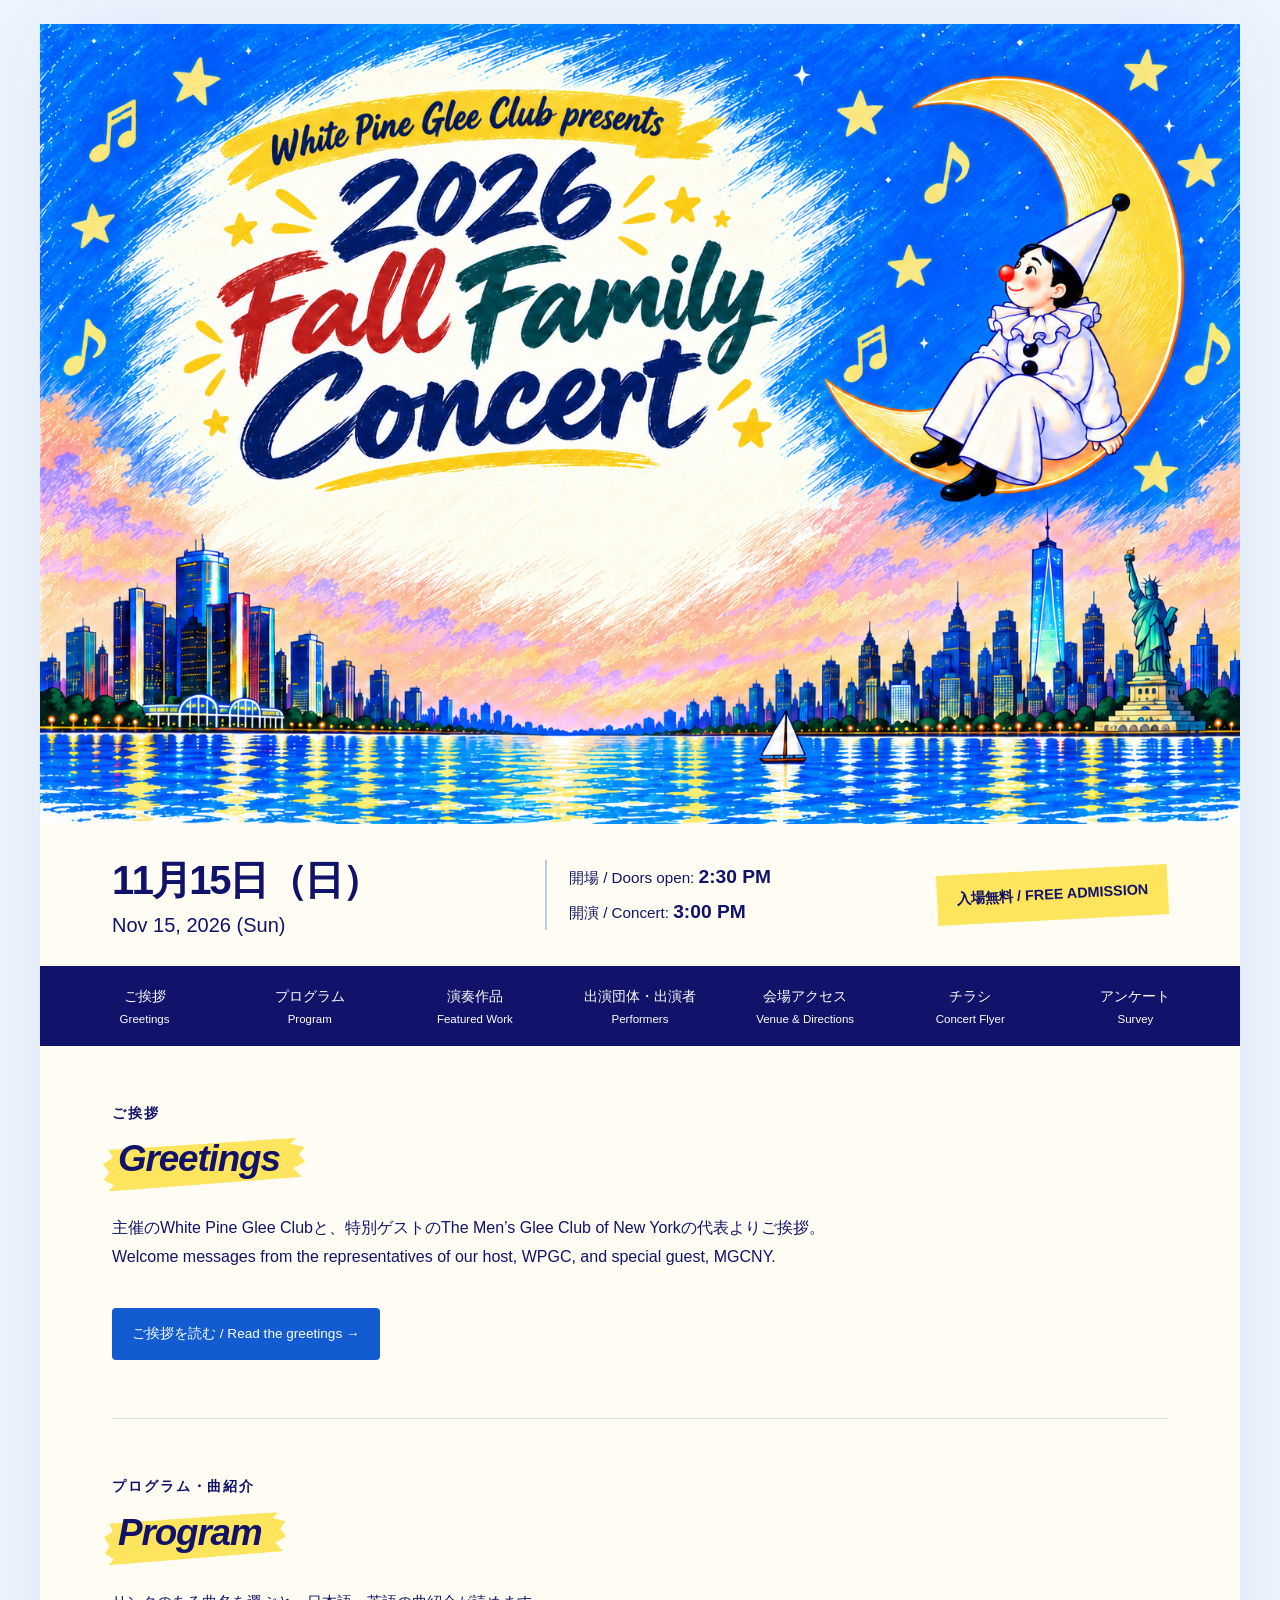
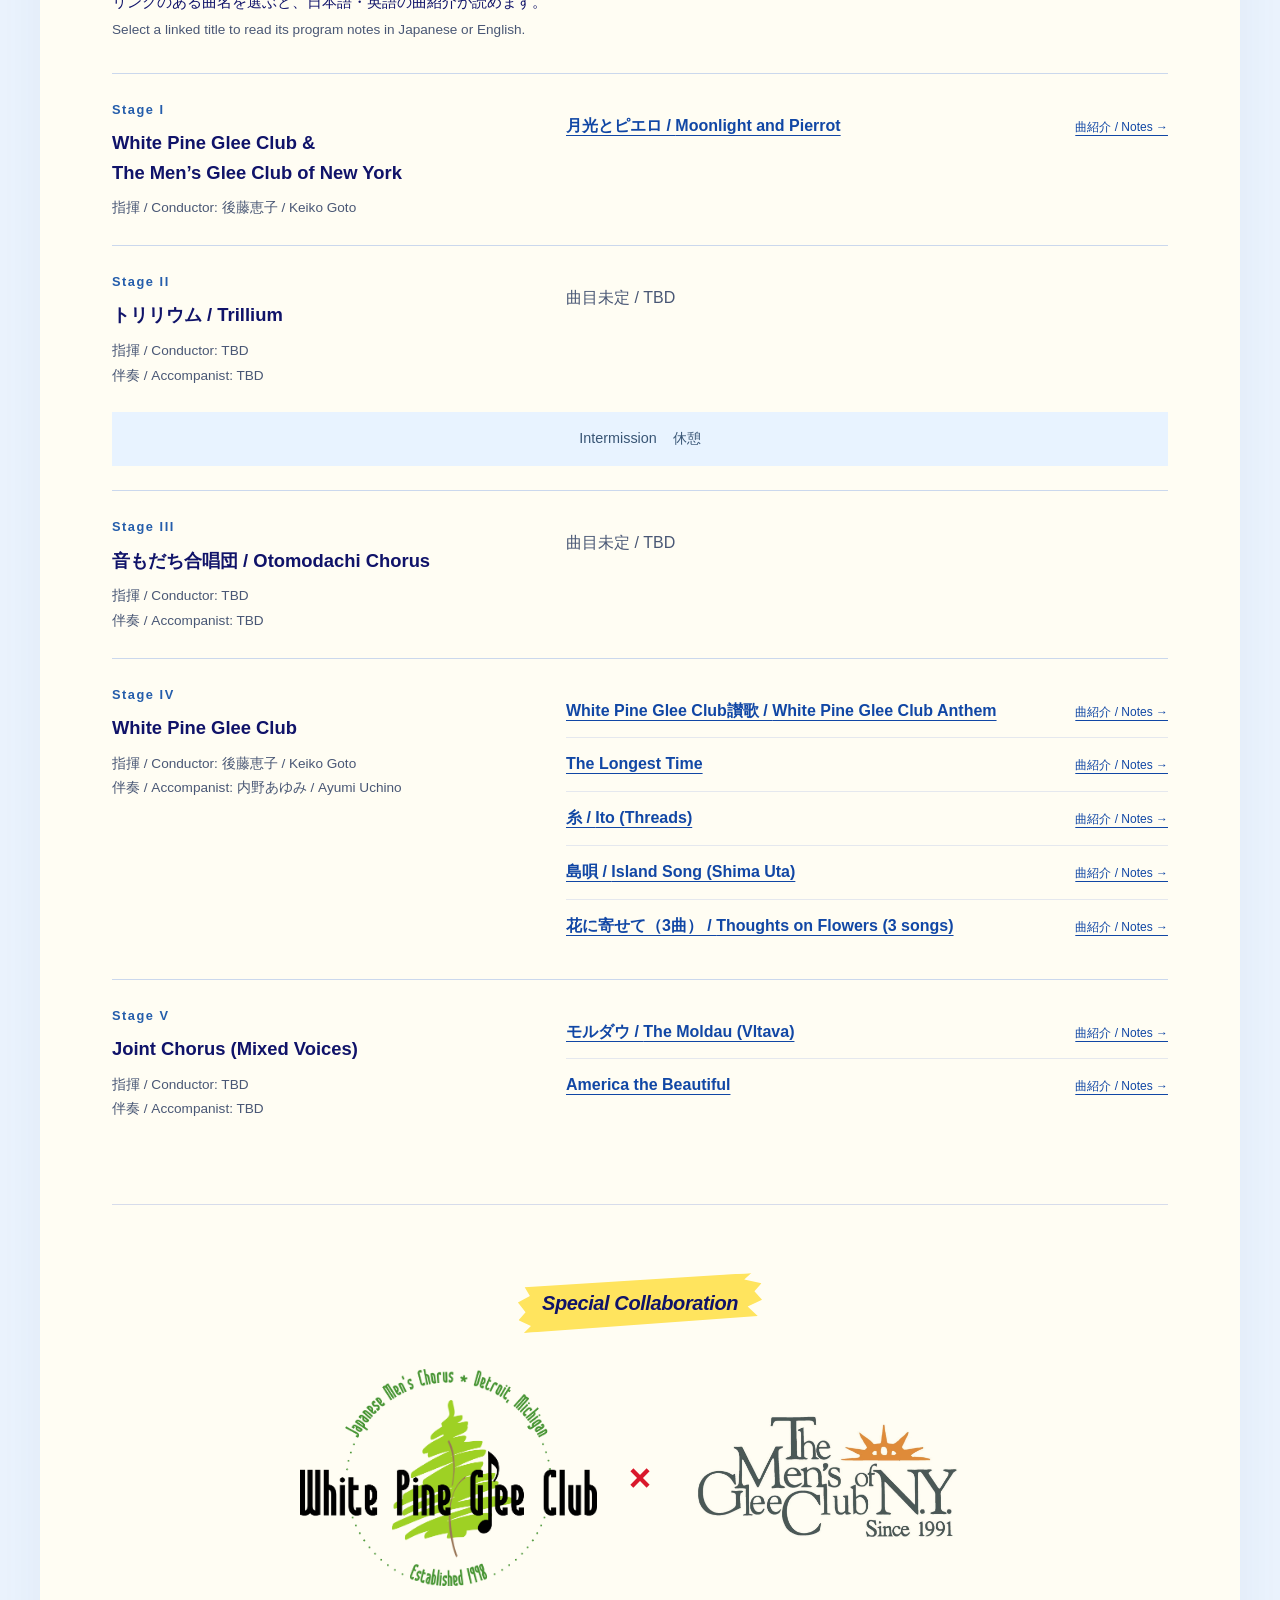
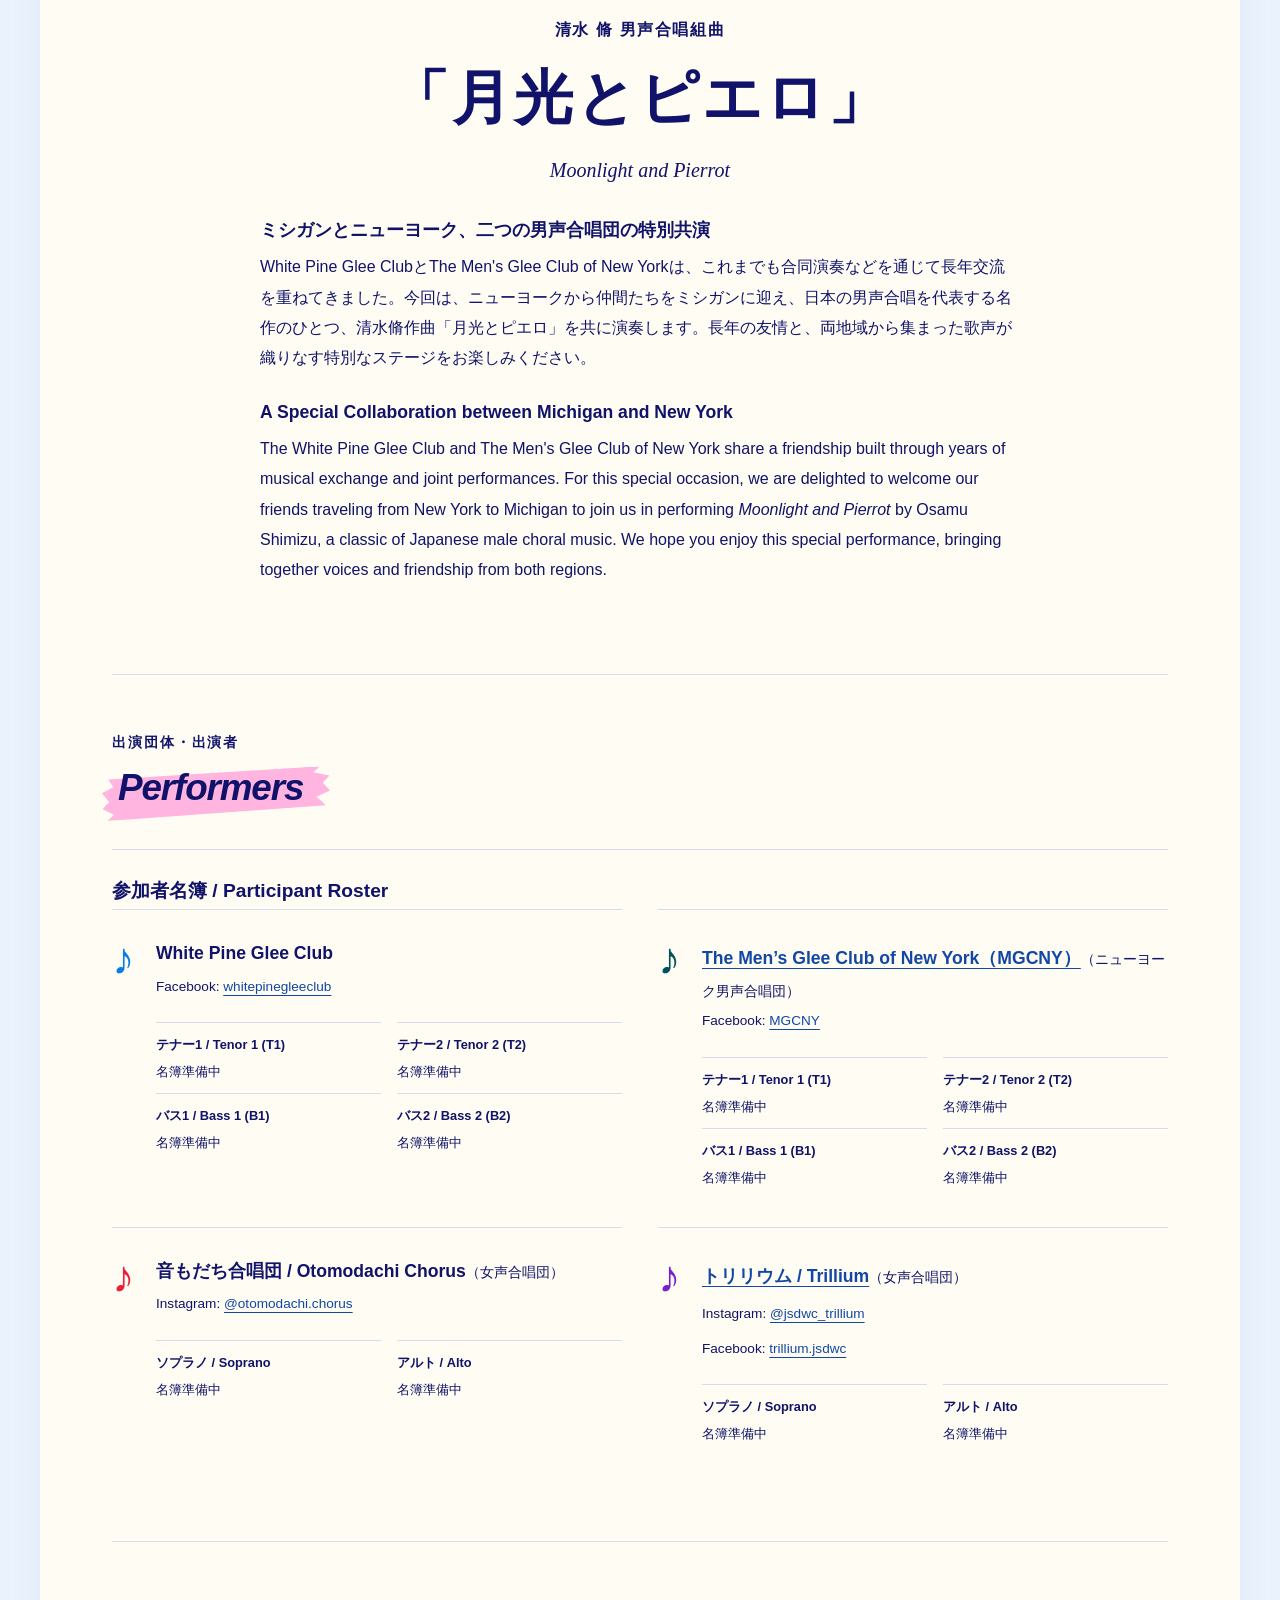
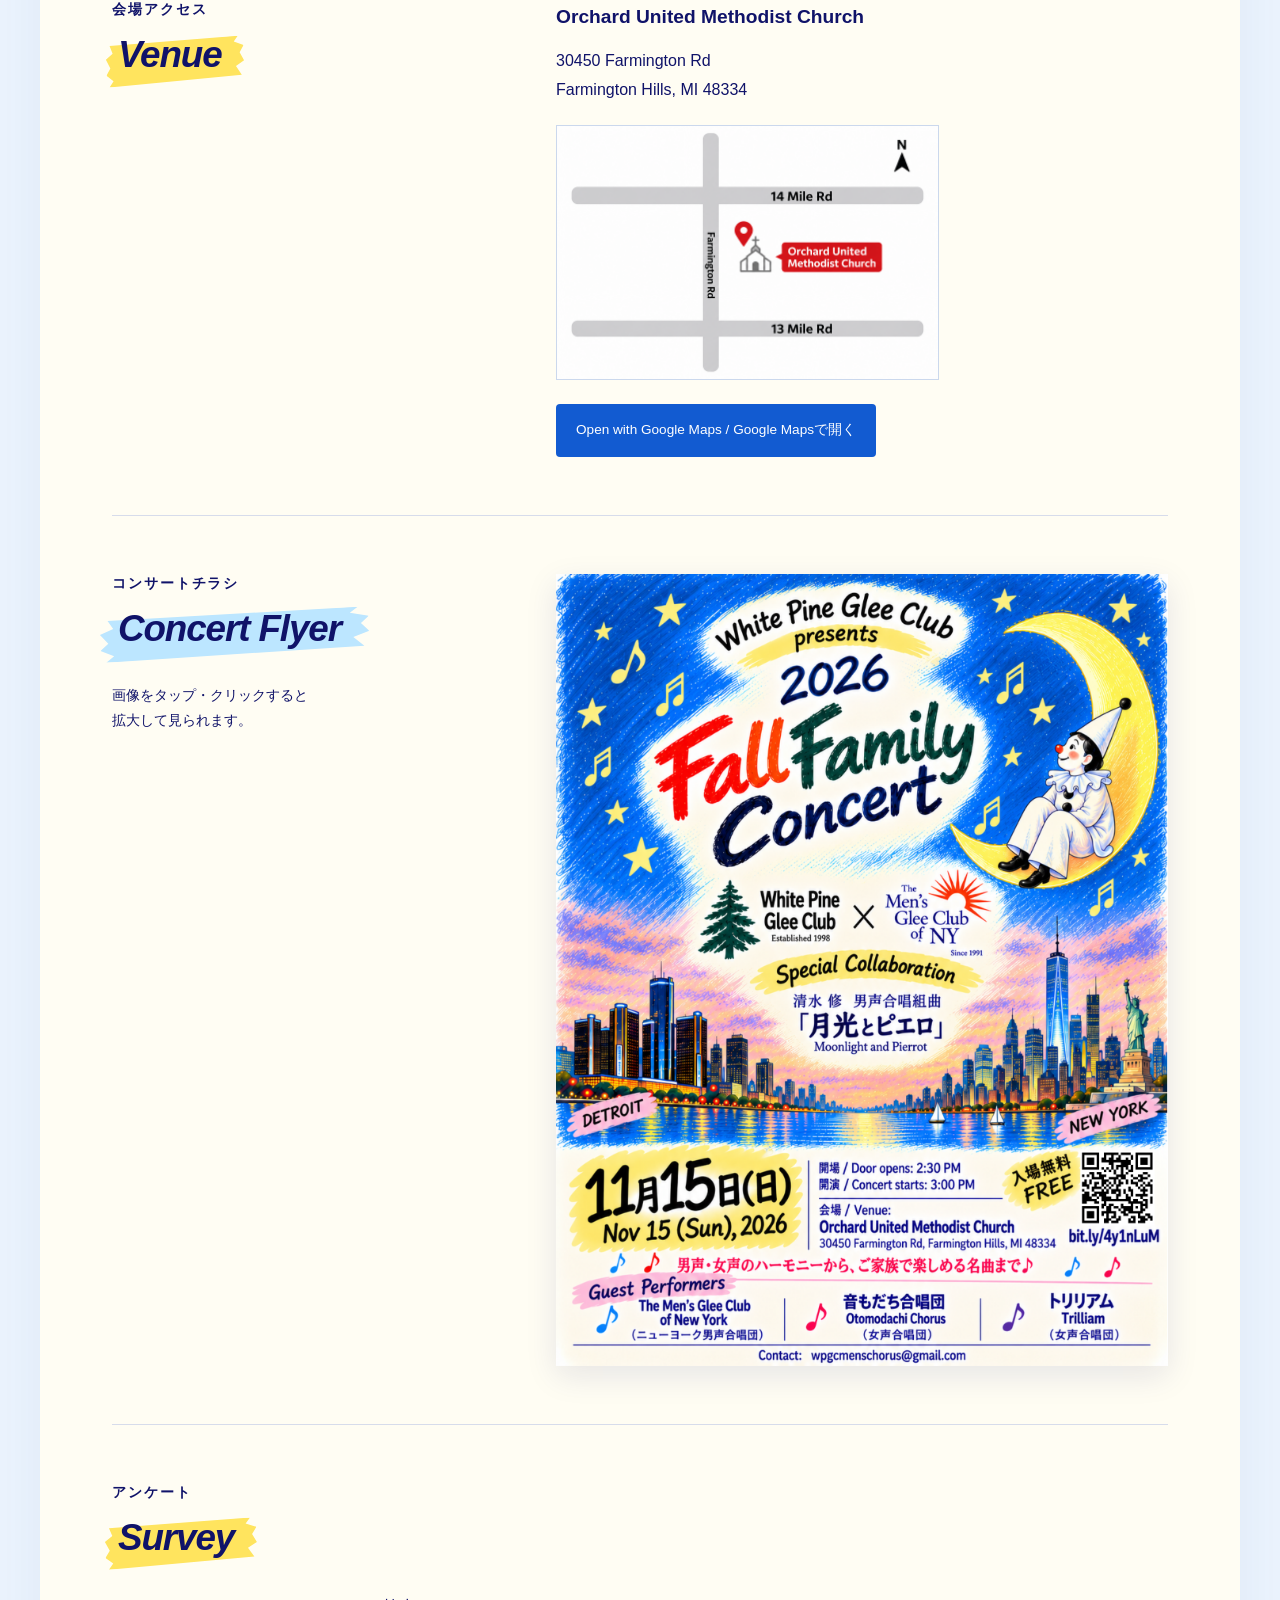
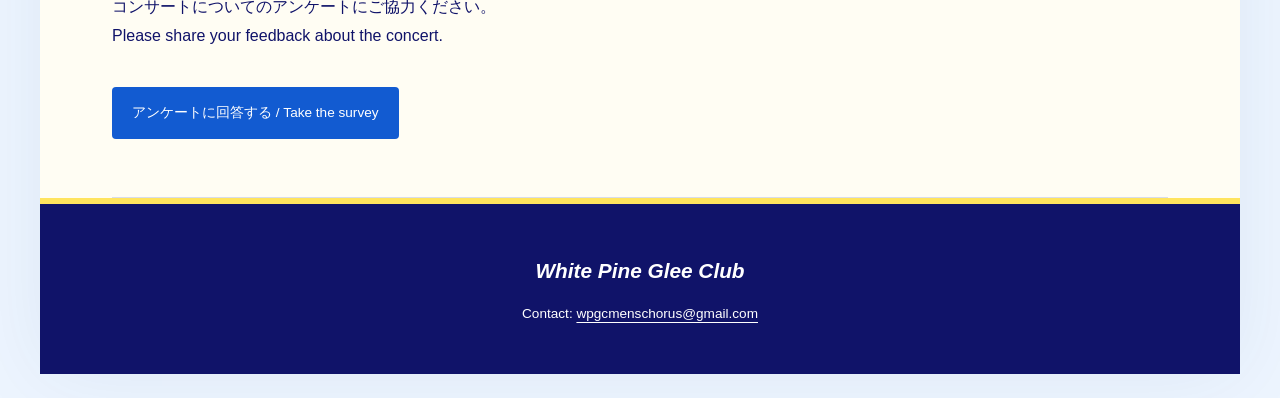
==== commit 1a2c1ecf: "update body data-view attribute and adjust main navigation layout for different views" ====
--- a/index.html
+++ b/index.html
@@ -15,7 +15,7 @@
   <meta name="description" content="White Pine Glee Club 2026 Fall Family Concert — 11月15日（日）午後3時開演。Orchard United Methodist Churchにて。入場無料。">
   <link rel="stylesheet" href="styles.css">
 </head>
-<body data-view="flyer">
+<body data-view="all">
   <!-- Set data-view to "flyer" before the concert, "program" on concert day, or "all" to show every section. -->
   <main>
     <header>
--- a/styles.css
+++ b/styles.css
@@ -37,6 +37,7 @@
 nav a:hover { color: var(--yellow); }
 nav a:focus-visible { outline-color: var(--yellow); }
 .main-nav { display: grid; grid-template-columns: repeat(5, minmax(0, 1fr)); gap: 4px; }
+body[data-view="flyer"] .main-nav { grid-template-columns: repeat(4, minmax(0, 1fr)); }
 body[data-view="all"] .main-nav { grid-template-columns: repeat(7, minmax(0, 1fr)); }
 .main-nav a { min-width: 0; flex-direction: column; justify-content: center; padding: 8px 4px; line-height: 1.5; text-align: center; }
 .main-nav small { font-size: .72rem; margin-top: 3px; }
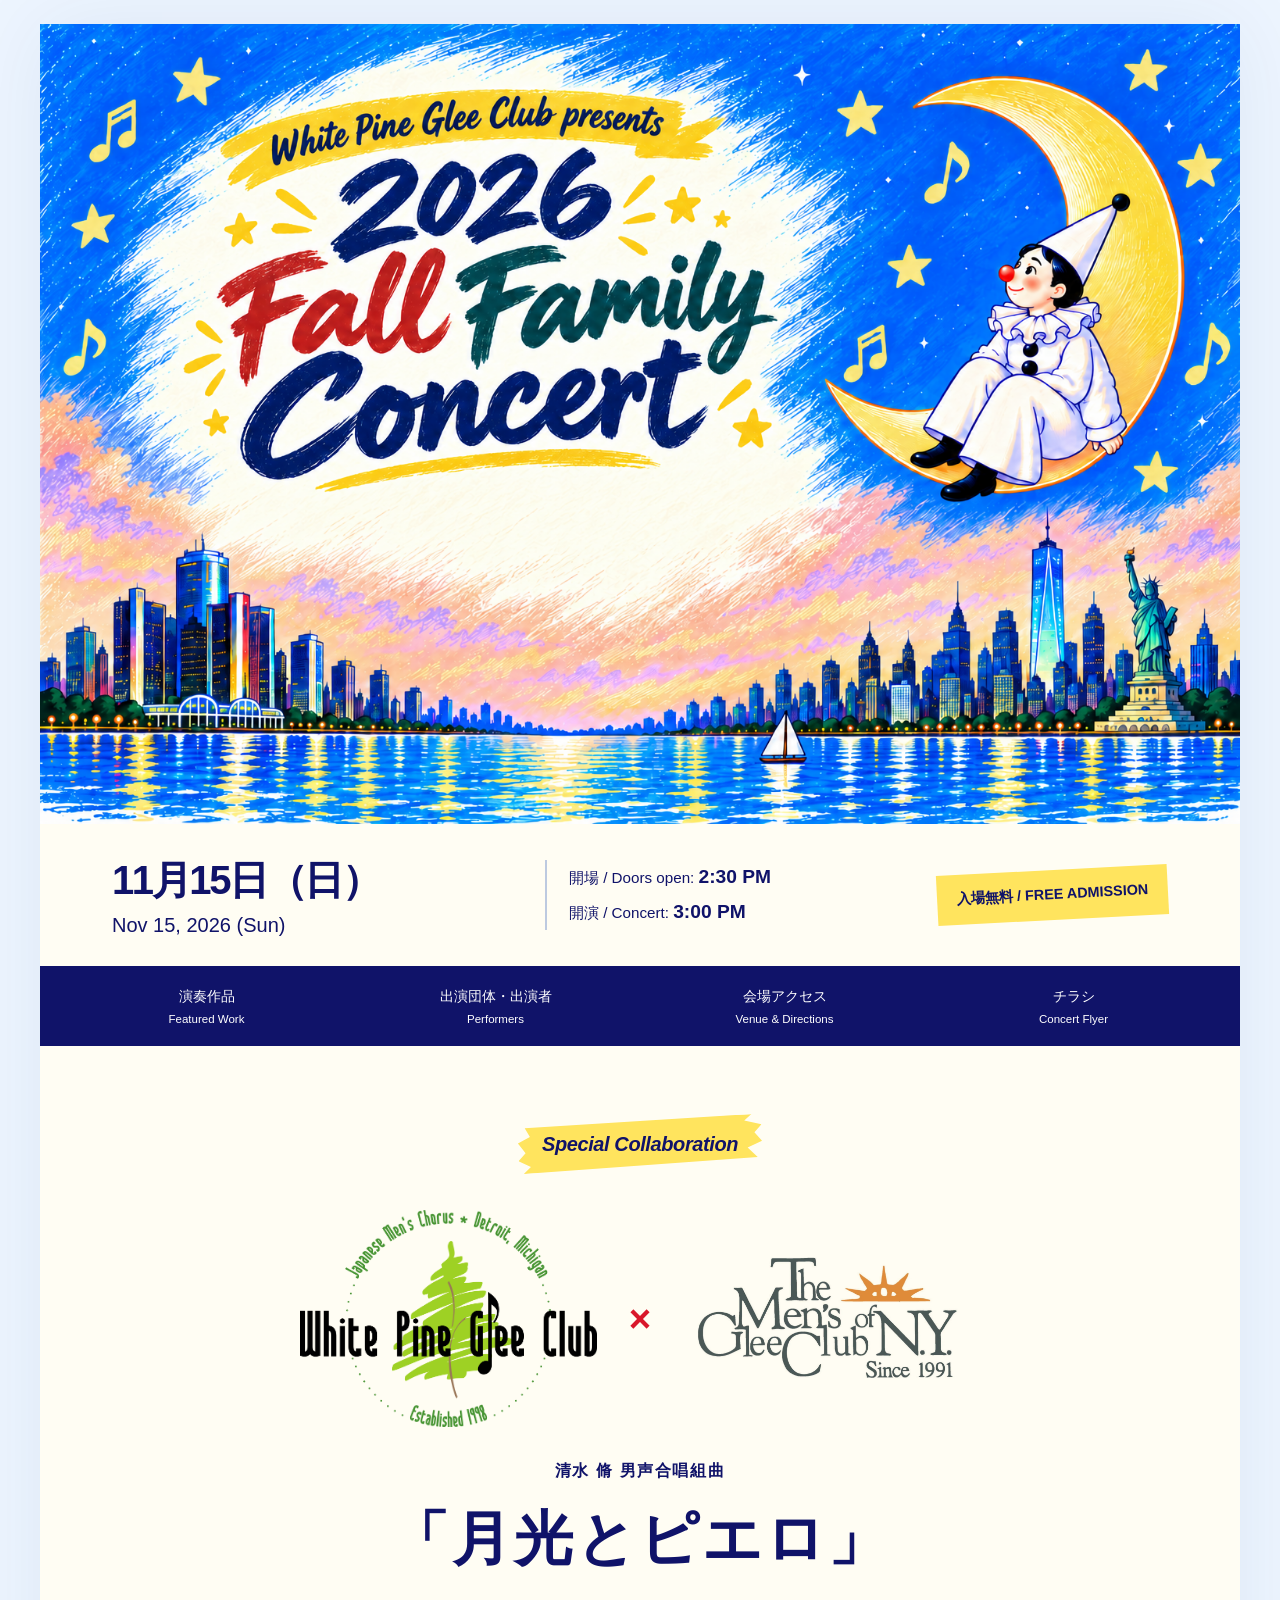
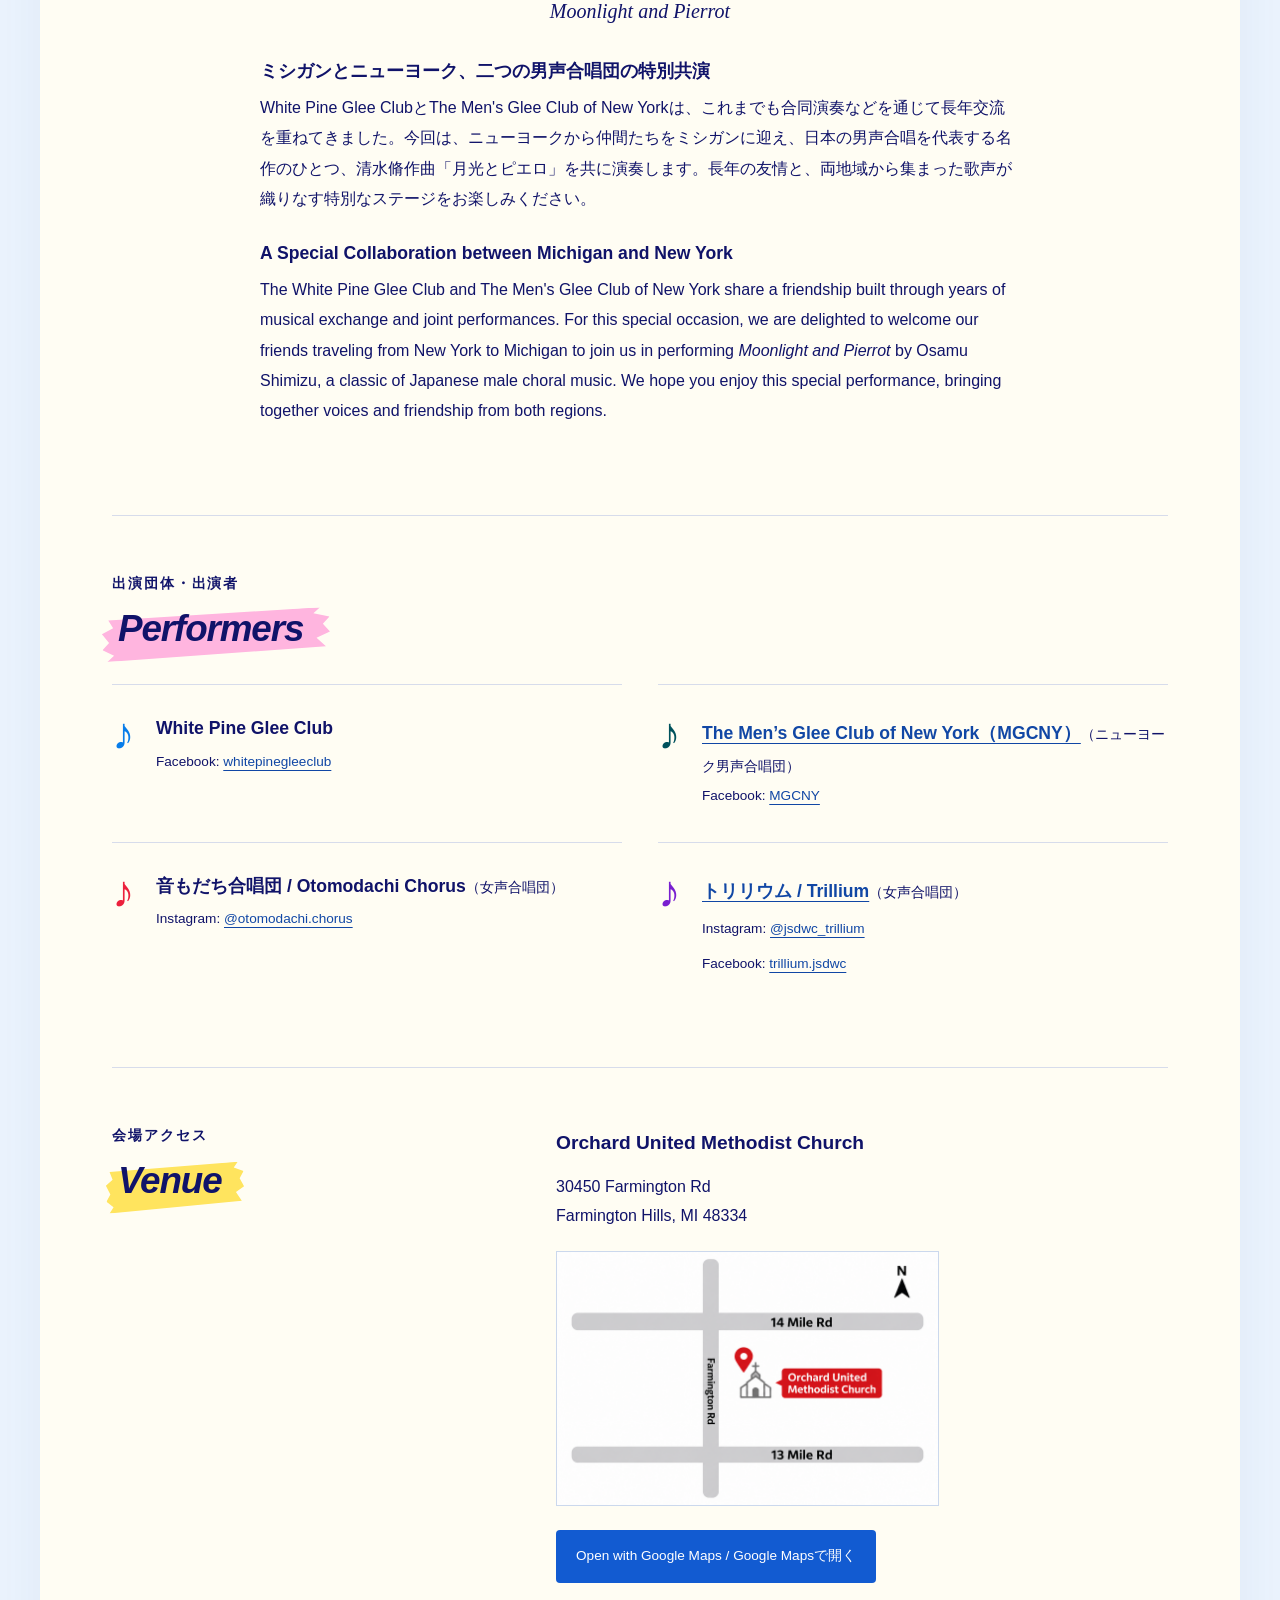
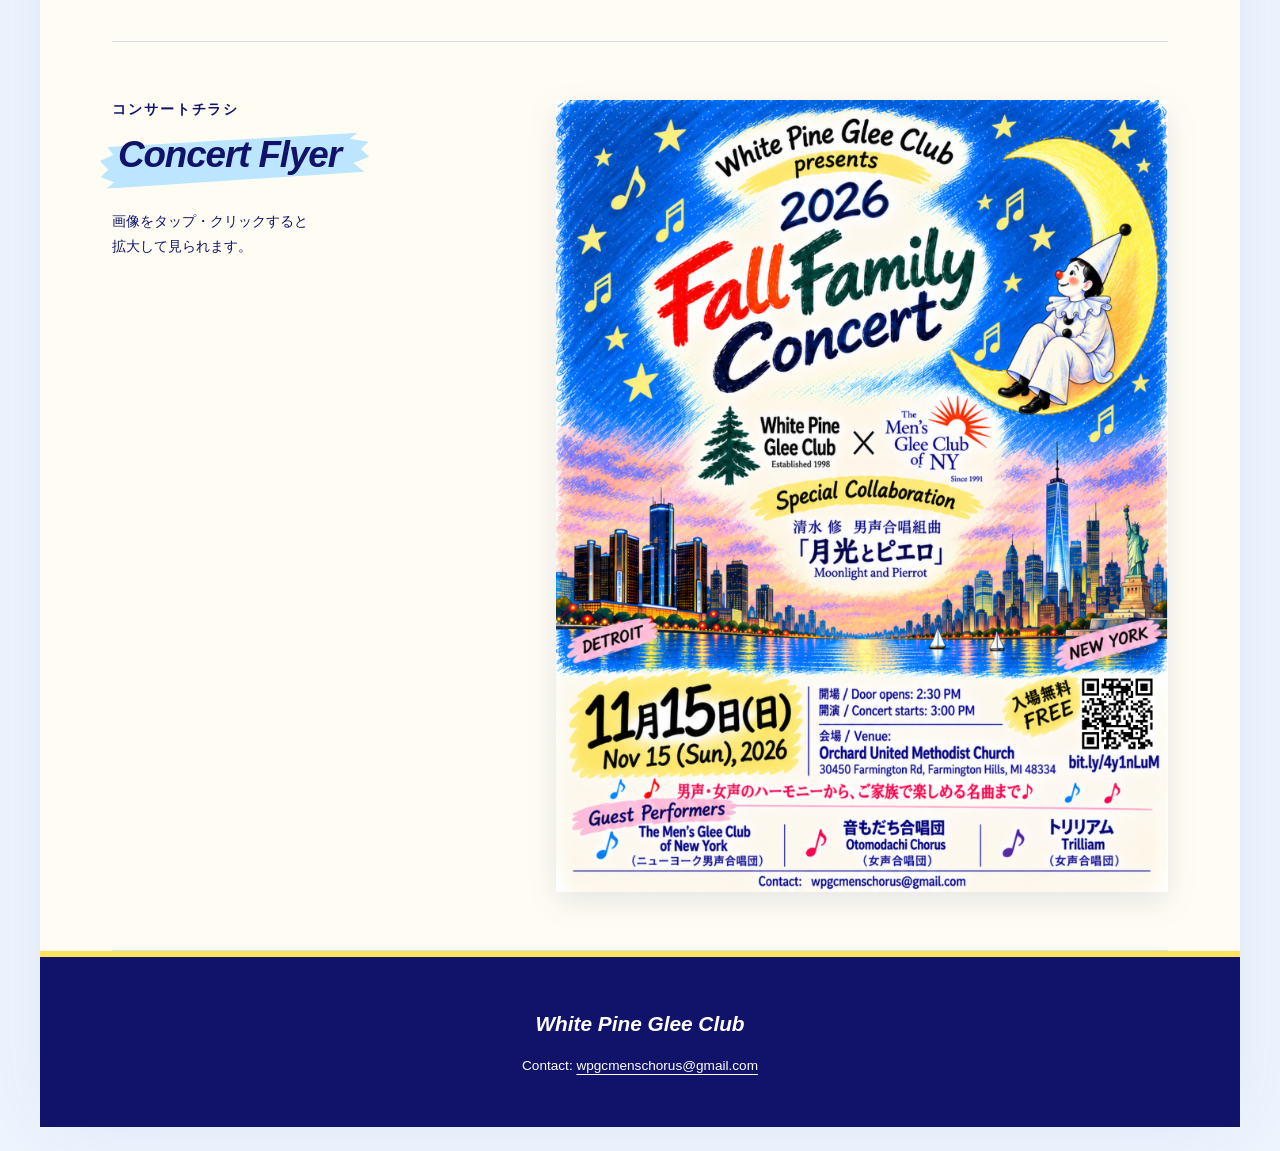
==== commit 33d9fbaa: "update body data-view attribute to "flyer" for pre-concert display" ====
--- a/index.html
+++ b/index.html
@@ -15,7 +15,7 @@
   <meta name="description" content="White Pine Glee Club 2026 Fall Family Concert — 11月15日（日）午後3時開演。Orchard United Methodist Churchにて。入場無料。">
   <link rel="stylesheet" href="styles.css">
 </head>
-<body data-view="all">
+<body data-view="flyer">
   <!-- Set data-view to "flyer" before the concert, "program" on concert day, or "all" to show every section. -->
   <main>
     <header>
